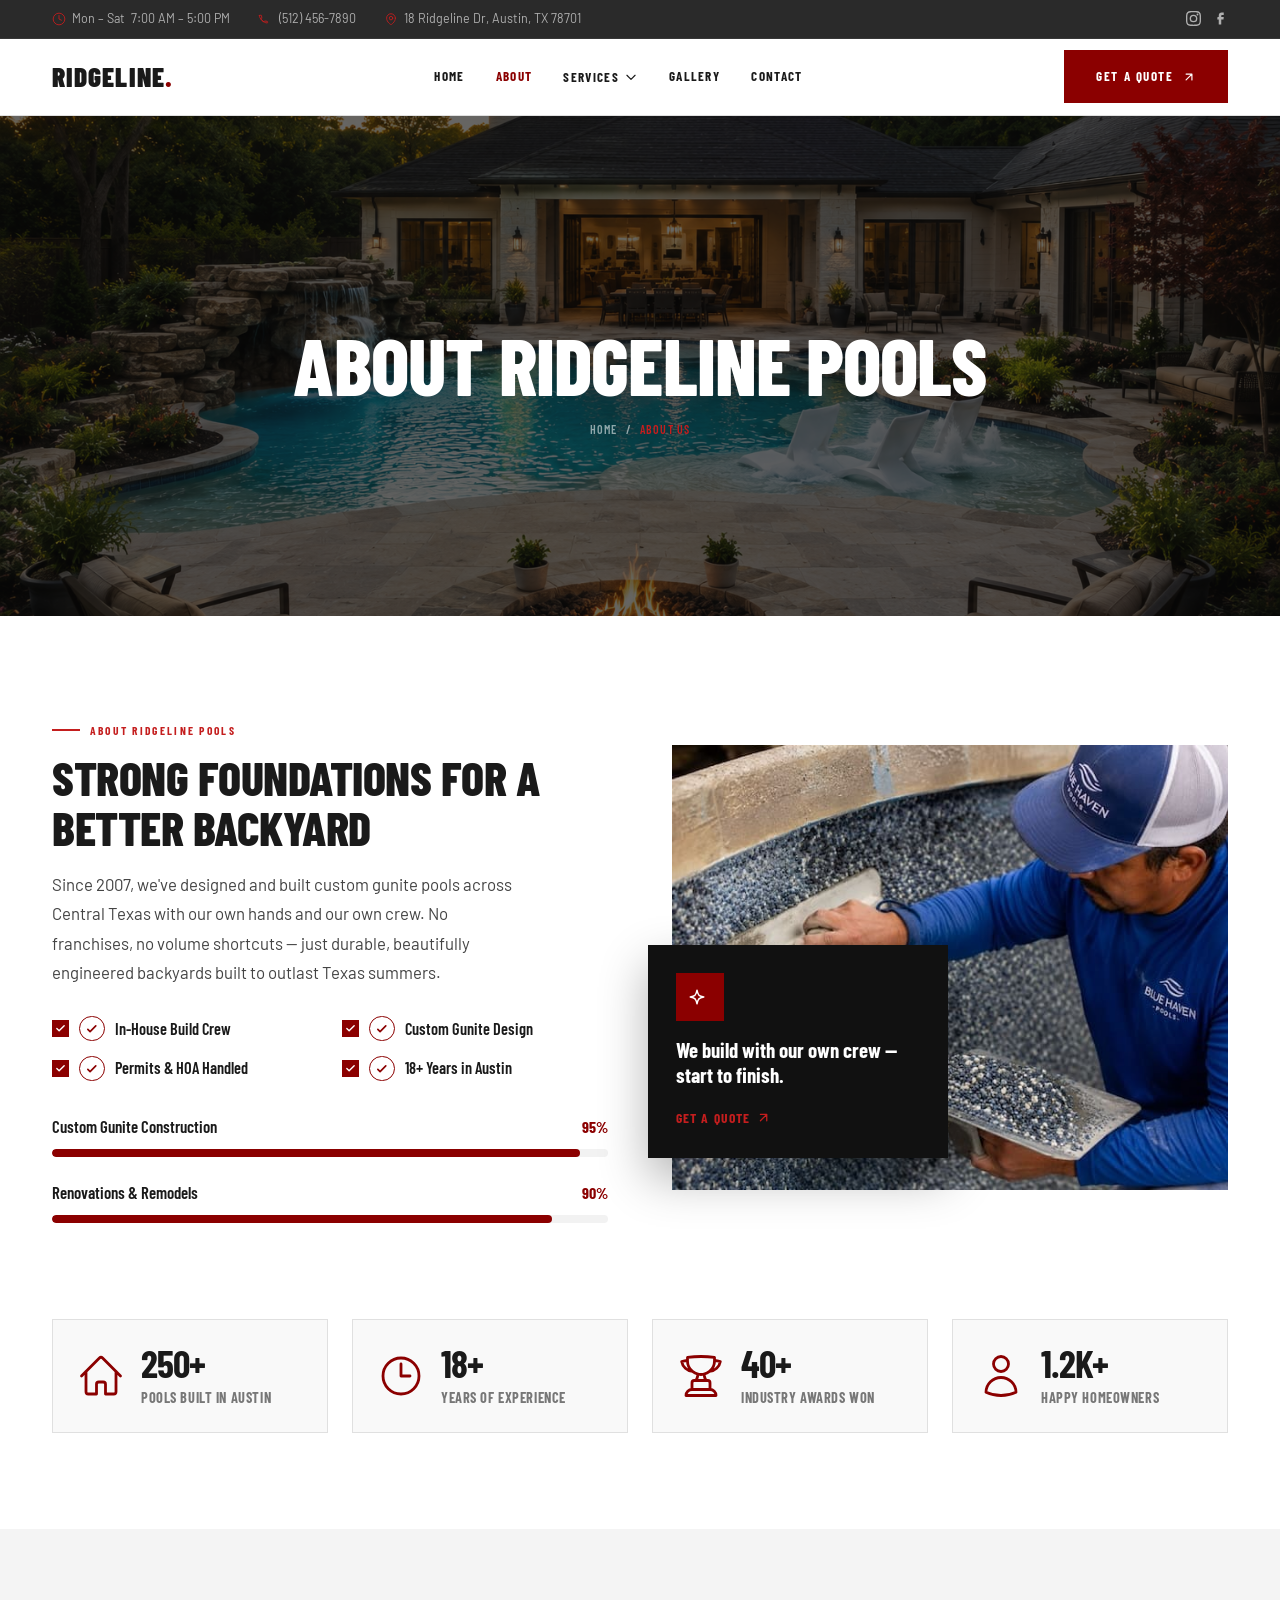
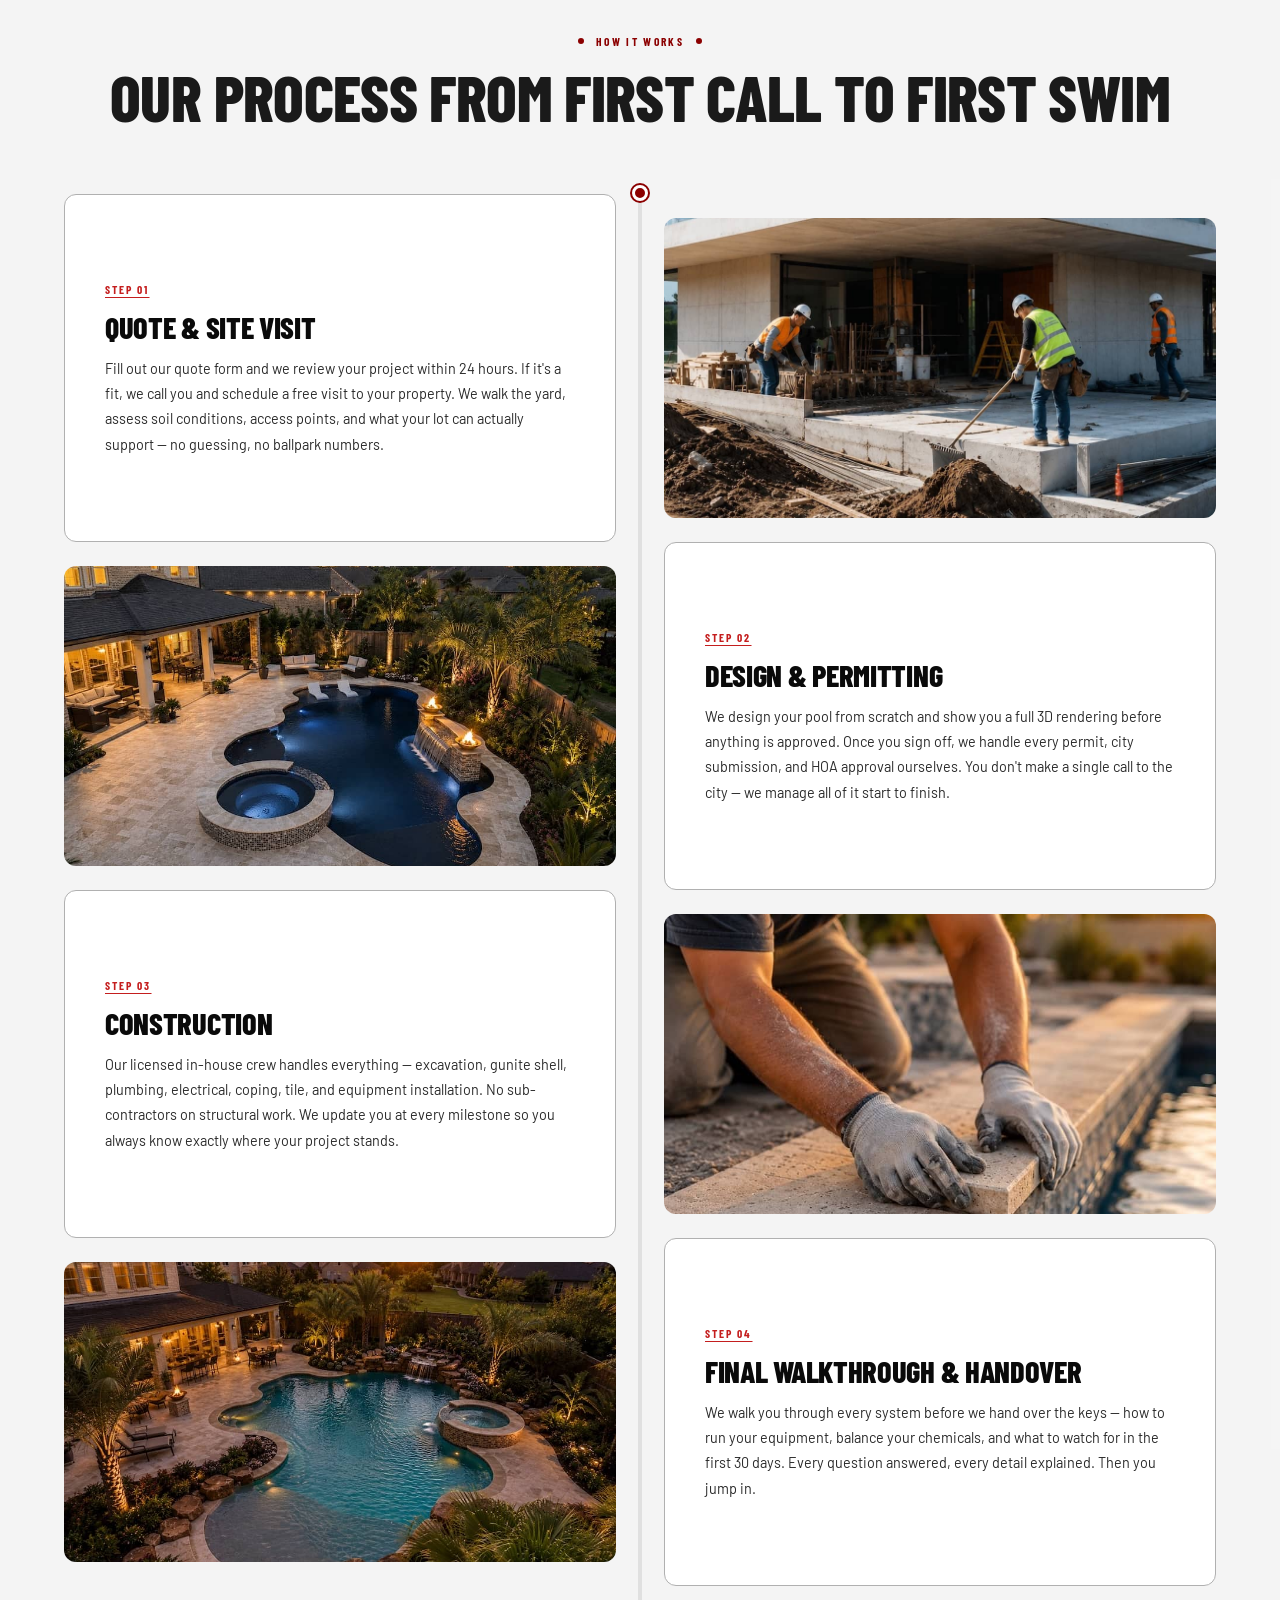
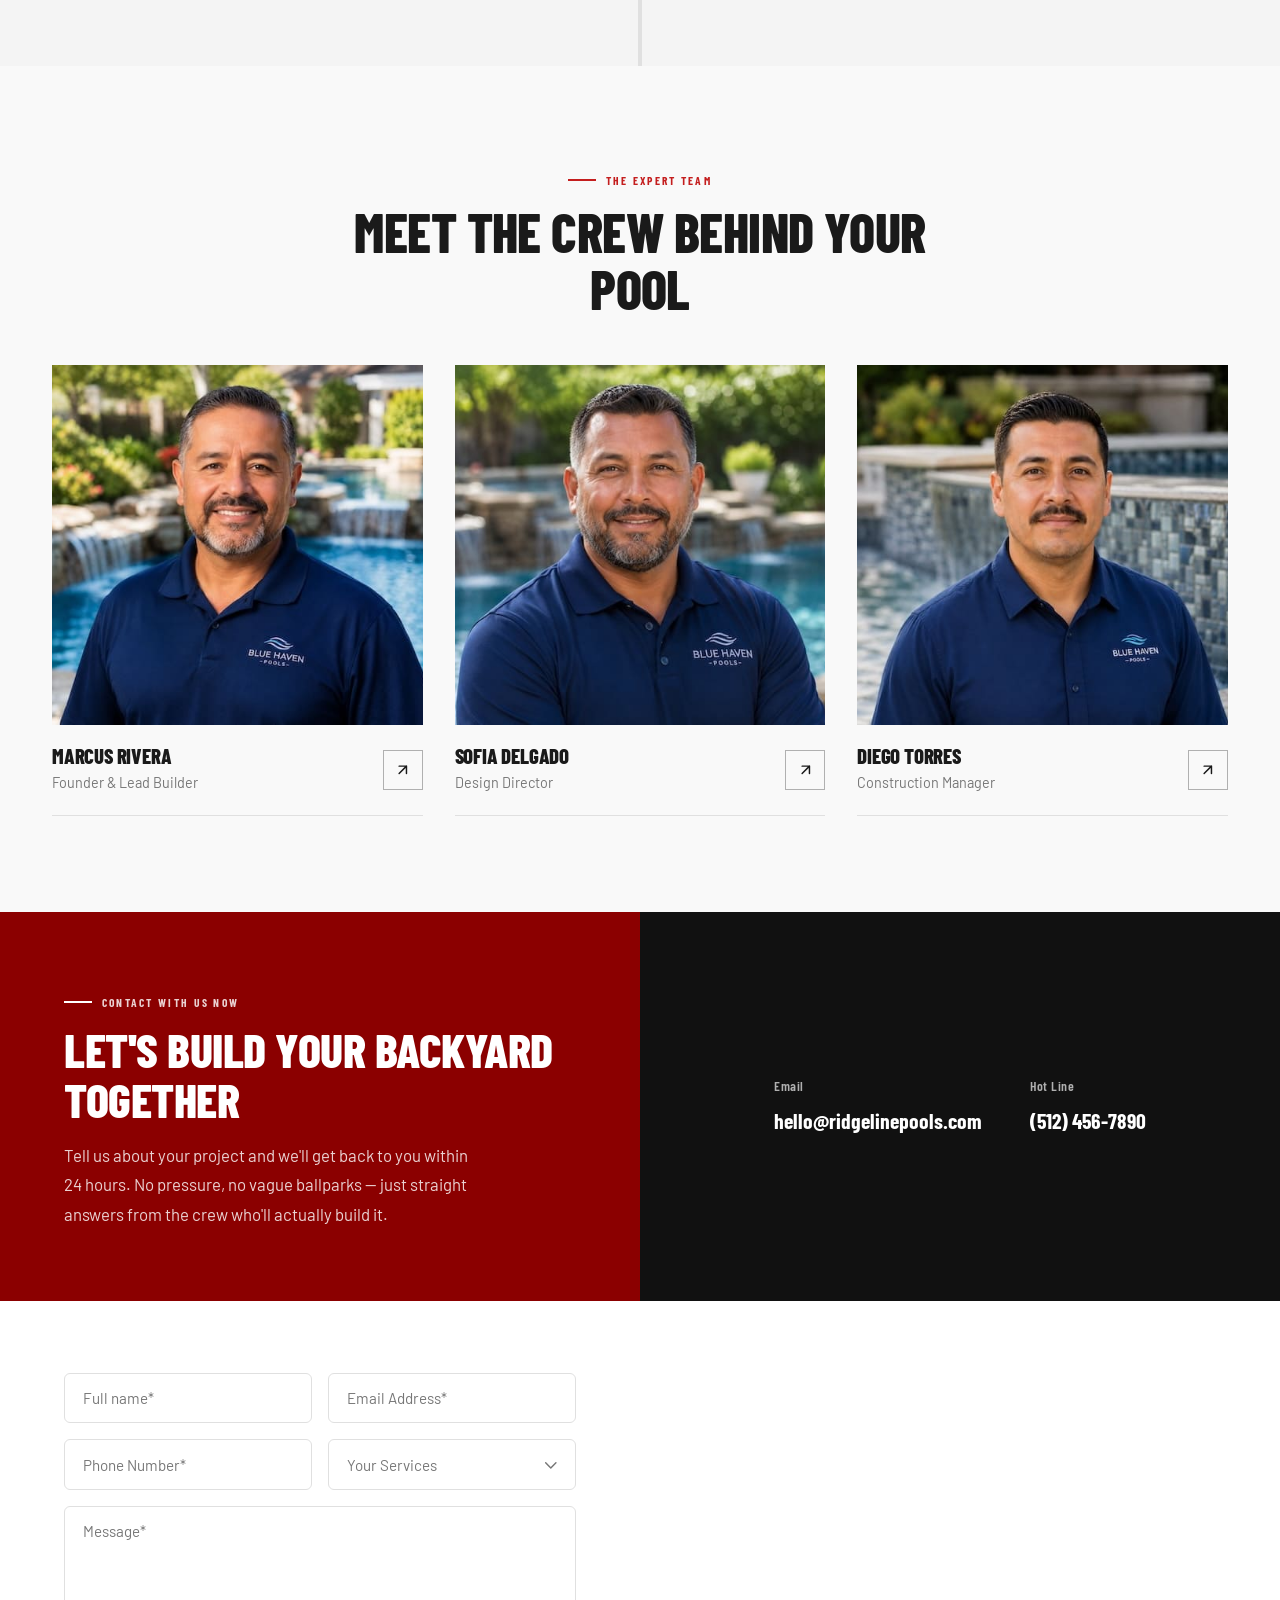
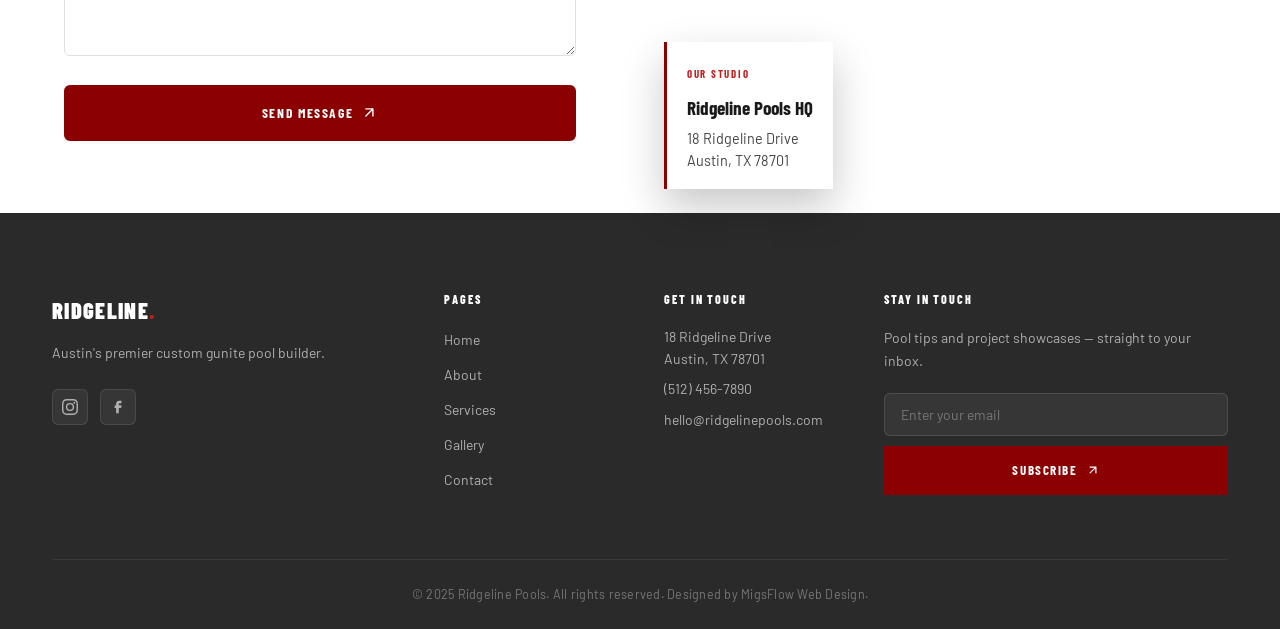
==== html/about.html @ 8cb763c6 "Initial commit" ====
<!DOCTYPE html>
<html lang="en">
<head>
  <meta charset="UTF-8">
  <meta name="viewport" content="width=device-width, initial-scale=1.0">
  <meta name="description" content="Meet Ridgeline Pools — Austin's custom gunite pool builder. 18+ years, an in-house crew, and 250+ backyards transformed across Central Texas.">
  <title>About Us | Ridgeline Pools — Austin, TX</title>

  <link rel="preconnect" href="https://fonts.googleapis.com">
  <link rel="preconnect" href="https://fonts.gstatic.com" crossorigin>

  <link rel="stylesheet" href="../global.css">
  <link rel="stylesheet" href="../nav-hero.css">
  <link rel="stylesheet" href="../css/about.css">
</head>
<body>

  <!-- TOPBAR -->
  <div id="topbar">
    <div class="container topbar-inner">
      <div class="topbar-info">
        <span class="topbar-item"><svg xmlns="http://www.w3.org/2000/svg" fill="none" viewBox="0 0 24 24" stroke="currentColor"><circle cx="12" cy="12" r="10" stroke-width="1.5"/><path stroke-linecap="round" stroke-linejoin="round" stroke-width="1.5" d="M12 6v6l4 2"/></svg>Mon – Sat &nbsp;7:00 AM – 5:00 PM</span>
        <span class="topbar-item"><svg xmlns="http://www.w3.org/2000/svg" fill="none" viewBox="0 0 24 24" stroke="currentColor"><path stroke-linecap="round" stroke-linejoin="round" stroke-width="1.5" d="M2.25 6.338c0-.414.336-.75.75-.75h2.25a.75.75 0 0 1 .743.647l.63 4.2a.75.75 0 0 1-.44.813l-1.27.508a11.25 11.25 0 0 0 5.38 5.38l.508-1.27a.75.75 0 0 1 .814-.44l4.2.63a.75.75 0 0 1 .647.743V18a.75.75 0 0 1-.75.75C9.716 18.75 2.25 11.284 2.25 6.338Z"/></svg><a href="tel:+15124567890">(512) 456-7890</a></span>
        <span class="topbar-item"><svg xmlns="http://www.w3.org/2000/svg" fill="none" viewBox="0 0 24 24" stroke="currentColor"><path stroke-linecap="round" stroke-linejoin="round" stroke-width="1.5" d="M15 10.5a3 3 0 1 1-6 0 3 3 0 0 1 6 0Z"/><path stroke-linecap="round" stroke-linejoin="round" stroke-width="1.5" d="M19.5 10.5c0 7.142-7.5 11.25-7.5 11.25S4.5 17.642 4.5 10.5a7.5 7.5 0 1 1 15 0Z"/></svg><a href="https://maps.google.com" target="_blank" rel="noopener">18 Ridgeline Dr, Austin, TX 78701</a></span>
      </div>
      <div class="topbar-social">
        <a href="#" aria-label="Instagram"><svg xmlns="http://www.w3.org/2000/svg" viewBox="0 0 24 24" fill="currentColor"><path d="M12 2.163c3.204 0 3.584.012 4.85.07 3.252.148 4.771 1.691 4.919 4.919.058 1.265.069 1.645.069 4.849 0 3.205-.012 3.584-.069 4.849-.149 3.225-1.664 4.771-4.919 4.919-1.266.058-1.644.07-4.85.07-3.204 0-3.584-.012-4.849-.07-3.26-.149-4.771-1.699-4.919-4.92-.058-1.265-.07-1.644-.07-4.849 0-3.204.013-3.583.07-4.849.149-3.227 1.664-4.771 4.919-4.919 1.266-.057 1.645-.069 4.849-.069zM12 0C8.741 0 8.333.014 7.053.072 2.695.272.273 2.69.073 7.052.014 8.333 0 8.741 0 12c0 3.259.014 3.668.072 4.948.2 4.358 2.618 6.78 6.98 6.98C8.333 23.986 8.741 24 12 24c3.259 0 3.668-.014 4.948-.072 4.354-.2 6.782-2.618 6.979-6.98.059-1.28.073-1.689.073-4.948 0-3.259-.014-3.667-.072-4.947-.196-4.354-2.617-6.78-6.979-6.98C15.668.014 15.259 0 12 0zm0 5.838a6.162 6.162 0 100 12.324 6.162 6.162 0 000-12.324zM12 16a4 4 0 110-8 4 4 0 010 8zm6.406-11.845a1.44 1.44 0 100 2.881 1.44 1.44 0 000-2.881z"/></svg></a>
        <a href="#" aria-label="Facebook"><svg xmlns="http://www.w3.org/2000/svg" viewBox="0 0 24 24" fill="currentColor"><path d="M9.198 21.5h4v-8.01h3.604l.396-3.98h-4V7.5a1 1 0 0 1 1-1h3v-4h-3a5 5 0 0 0-5 5v2.01h-2l-.396 3.98h2.396v8.01Z"/></svg></a>
      </div>
    </div>
  </div>

  <!-- NAVBAR -->
  <header id="navbar">
    <div class="container nav-inner">

      <!-- Logo -->
      <a href="../index.html" class="nav-logo" aria-label="Ridgeline Pools — Home">
        RIDGELINE<span>.</span>
      </a>

      <!-- Desktop nav links -->
      <nav aria-label="Main navigation">
        <ul class="nav-links">

          <li><a href="../index.html">Home</a></li>
          <li><a href="about.html" class="is-active">About</a></li>

          <!-- Services dropdown -->
          <li>
            <button class="nav-drop-toggle" aria-expanded="false" aria-haspopup="true">
              Services
              <svg class="nav-chevron" xmlns="http://www.w3.org/2000/svg" fill="none"
                   viewBox="0 0 24 24" stroke="currentColor" aria-hidden="true">
                <path stroke-linecap="round" stroke-linejoin="round"
                      stroke-width="2" d="M19 9l-7 7-7-7"/>
              </svg>
            </button>
            <ul class="nav-dropdown" role="menu">
              <li role="none"><a href="services/custom-builds.html" role="menuitem">Custom Pool Construction</a></li>
              <li role="none"><a href="services/renovations.html" role="menuitem">Remodeling &amp; Renovation</a></li>
              <li role="none"><a href="services/add-ons.html" role="menuitem">Luxury Features &amp; Add-Ons</a></li>
              <li role="none"><a href="services.html" role="menuitem">View All Services</a></li>
            </ul>
          </li>

          <li><a href="gallery.html">Gallery</a></li>
          <li><a href="#contact">Contact</a></li>

        </ul>
      </nav>

      <!-- Desktop CTA -->
      <div class="nav-cta">
        <a href="quote.html" class="btn-primary">
          Get a Quote
          <svg class="btn-icon" xmlns="http://www.w3.org/2000/svg" fill="none"
               viewBox="0 0 24 24" stroke="currentColor" aria-hidden="true">
            <path stroke-linecap="round" stroke-linejoin="round"
                  stroke-width="2" d="M7 17L17 7M17 7H7M17 7v10"/>
          </svg>
        </a>
      </div>

      <!-- Hamburger (mobile only) -->
      <button class="nav-hamburger" aria-expanded="false"
              aria-label="Open navigation menu" aria-controls="mobile-drawer">
        <span></span>
        <span></span>
        <span></span>
      </button>

      <!-- Mobile dropdown menu -->
      <nav class="nav-drawer" id="mobile-drawer" aria-label="Mobile navigation">
        <ul>
          <li><a href="../index.html">Home</a></li>
          <li><a href="about.html" class="is-active">About</a></li>

          <!-- Services accordion -->
          <li>
            <button class="nav-drop-toggle" aria-expanded="false">
              Services
              <svg class="nav-chevron" xmlns="http://www.w3.org/2000/svg" fill="none"
                   viewBox="0 0 24 24" stroke="currentColor" aria-hidden="true">
                <path stroke-linecap="round" stroke-linejoin="round"
                      stroke-width="2" d="M19 9l-7 7-7-7"/>
              </svg>
            </button>
            <ul class="nav-sub">
              <li><a href="services/custom-builds.html">Custom Pool Construction</a></li>
              <li><a href="services/renovations.html">Remodeling &amp; Renovation</a></li>
              <li><a href="services/add-ons.html">Luxury Features &amp; Add-Ons</a></li>
              <li><a href="services.html">View All Services</a></li>
            </ul>
          </li>

          <li><a href="gallery.html">Gallery</a></li>
          <li><a href="#contact">Contact</a></li>
        </ul>

        <div class="nav-drawer-cta">
          <a href="quote.html" class="btn-primary">
            Get a Quote
            <svg class="btn-icon" xmlns="http://www.w3.org/2000/svg" fill="none"
                 viewBox="0 0 24 24" stroke="currentColor" aria-hidden="true">
              <path stroke-linecap="round" stroke-linejoin="round"
                    stroke-width="2" d="M7 17L17 7M17 7H7M17 7v10"/>
            </svg>
          </a>
        </div>

      </nav>

    </div>
  </header>
  <div class="nav-overlay" aria-hidden="true"></div>

  <main>

    <!-- PAGE HERO -->
    <section class="page-hero">
      <div class="page-hero-bg" aria-hidden="true">
        <picture>
          <source media="(max-width:767px)" srcset="../images/custom-builds/calc-12.png" type="image/jpeg">
          <source media="(min-width:768px)" srcset="../images/custom-builds/calc-12.png" type="image/jpeg">
          <img src="../images/custom-builds/calc-12" alt="" width="1920" height="700" loading="eager" decoding="async">
        </picture>
      </div>
      <div class="page-hero-overlay" aria-hidden="true"></div>
      <div class="container page-hero-content">
        <h1>About Ridgeline Pools</h1>
        <div class="page-hero-breadcrumb">
          <a href="../index.html">Home</a>
          <span>/</span>
          <span class="current">About Us</span>
        </div>
      </div>
    </section>

    <!-- ═══════════════════════════════════════
         ABOUT INTRO — text + skills | image card → stats
    ══════════════════════════════════════════ -->
    <section id="about-intro" class="section-padding">
      <div class="container">

        <div class="about-intro-grid">

          <!-- Left: copy -->
          <div class="about-intro-text reveal fade-right">
            <p class="eyebrow">About Ridgeline Pools</p>
            <h2>Strong Foundations For a Better Backyard</h2>
            <p class="about-intro-lead">Since 2007, we've designed and built custom gunite pools across Central Texas with our own hands and our own crew. No franchises, no volume shortcuts — just durable, beautifully engineered backyards built to outlast Texas summers.</p>

            <ul class="about-checklist">
              <li>
                <span class="about-check-icon"><svg xmlns="http://www.w3.org/2000/svg" fill="none" viewBox="0 0 24 24" stroke="currentColor"><path stroke-linecap="round" stroke-linejoin="round" stroke-width="3" d="M5 13l4 4L19 7"/></svg></span>
                In-House Build Crew
              </li>
              <li>
                <span class="about-check-icon"><svg xmlns="http://www.w3.org/2000/svg" fill="none" viewBox="0 0 24 24" stroke="currentColor"><path stroke-linecap="round" stroke-linejoin="round" stroke-width="3" d="M5 13l4 4L19 7"/></svg></span>
                Custom Gunite Design
              </li>
              <li>
                <span class="about-check-icon"><svg xmlns="http://www.w3.org/2000/svg" fill="none" viewBox="0 0 24 24" stroke="currentColor"><path stroke-linecap="round" stroke-linejoin="round" stroke-width="3" d="M5 13l4 4L19 7"/></svg></span>
                Permits &amp; HOA Handled
              </li>
              <li>
                <span class="about-check-icon"><svg xmlns="http://www.w3.org/2000/svg" fill="none" viewBox="0 0 24 24" stroke="currentColor"><path stroke-linecap="round" stroke-linejoin="round" stroke-width="3" d="M5 13l4 4L19 7"/></svg></span>
                18+ Years in Austin
              </li>
            </ul>

            <div class="about-skills">
              <div class="about-skill">
                <div class="about-skill-top"><span>Custom Gunite Construction</span><span>95%</span></div>
                <div class="about-skill-track"><div class="about-skill-fill" style="--pct:95%"></div></div>
              </div>
              <div class="about-skill">
                <div class="about-skill-top"><span>Renovations &amp; Remodels</span><span>90%</span></div>
                <div class="about-skill-track"><div class="about-skill-fill" style="--pct:90%"></div></div>
              </div>
            </div>
          </div>

          <!-- Right: image + floating card -->
          <div class="about-intro-media reveal fade-left">
            <picture>
              <source media="(max-width:767px)" srcset="../images/about/jpg/about-1-m.jpeg" type="image/jpeg">
              <source media="(min-width:768px)" srcset="../images/about/jpg/about-1-d.jpeg" type="image/jpeg">
              <img class="about-intro-img" src="../images/about/jpg/about-1-d.jpeg" alt="Ridgeline Pools crew on a Central Texas job site" width="600" height="540" loading="lazy" decoding="async">
            </picture>

            <div class="about-intro-card">
              <span class="about-intro-card-icon" aria-hidden="true">
                <svg xmlns="http://www.w3.org/2000/svg" fill="none" viewBox="0 0 24 24" stroke="currentColor"><path stroke-linecap="round" stroke-linejoin="round" stroke-width="1.5" d="M9.813 15.904L9 18.75l-.813-2.846a4.5 4.5 0 00-3.09-3.09L2.25 12l2.846-.813a4.5 4.5 0 003.09-3.09L9 5.25l.813 2.846a4.5 4.5 0 003.09 3.09L15.75 12l-2.846.813a4.5 4.5 0 00-3.09 3.09z"/></svg>
              </span>
              <p class="about-intro-card-title">We build with our own crew — start to finish.</p>
              <a href="quote.html" class="about-intro-card-link">
                Get a Quote
                <svg xmlns="http://www.w3.org/2000/svg" fill="none" viewBox="0 0 24 24" stroke="currentColor" aria-hidden="true"><path stroke-linecap="round" stroke-linejoin="round" stroke-width="2" d="M7 17L17 7M17 7H7M17 7v10"/></svg>
              </a>
            </div>
          </div>

        </div>
        <!-- /about-intro-grid -->

        <!-- Stats -->
        <div class="about-stats-grid">
          <div class="about-stat-card reveal fade-up delay-1">
            <span class="about-stat-icon" aria-hidden="true">
              <svg xmlns="http://www.w3.org/2000/svg" fill="none" viewBox="0 0 24 24" stroke="currentColor"><path stroke-linecap="round" stroke-linejoin="round" stroke-width="1.4" d="M2.25 12l8.954-8.955a1.126 1.126 0 011.591 0L21.75 12M4.5 9.75v10.125c0 .621.504 1.125 1.125 1.125H9.75v-4.875c0-.621.504-1.125 1.125-1.125h2.25c.621 0 1.125.504 1.125 1.125V21h4.125c.621 0 1.125-.504 1.125-1.125V9.75"/></svg>
            </span>
            <div>
              <span class="about-stat-num">250+</span>
              <span class="about-stat-label">Pools Built in Austin</span>
            </div>
          </div>

          <div class="about-stat-card reveal fade-up delay-2">
            <span class="about-stat-icon" aria-hidden="true">
              <svg xmlns="http://www.w3.org/2000/svg" fill="none" viewBox="0 0 24 24" stroke="currentColor"><path stroke-linecap="round" stroke-linejoin="round" stroke-width="1.4" d="M12 6v6h4.5m4.5 0a9 9 0 11-18 0 9 9 0 0118 0z"/></svg>
            </span>
            <div>
              <span class="about-stat-num">18+</span>
              <span class="about-stat-label">Years of Experience</span>
            </div>
          </div>

          <div class="about-stat-card reveal fade-up delay-3">
            <span class="about-stat-icon" aria-hidden="true">
              <svg xmlns="http://www.w3.org/2000/svg" fill="none" viewBox="0 0 24 24" stroke="currentColor"><path stroke-linecap="round" stroke-linejoin="round" stroke-width="1.4" d="M16.5 18.75h-9m9 0a3 3 0 013 3h-15a3 3 0 013-3m9 0v-3.375c0-.621-.503-1.125-1.125-1.125h-.871M7.5 18.75v-3.375c0-.621.504-1.125 1.125-1.125h.872m5.007 0H9.497m5.007 0a7.454 7.454 0 01-.982-3.172M9.497 14.25a7.454 7.454 0 00.981-3.172M5.25 4.236c-.982.143-1.954.317-2.916.52A6.003 6.003 0 007.73 9.728M5.25 4.236V4.5c0 2.108.966 3.99 2.48 5.228M5.25 4.236V2.721C7.456 2.41 9.71 2.25 12 2.25c2.291 0 4.545.16 6.75.47v1.516M7.73 9.728a6.726 6.726 0 002.748 1.35m8.272-6.842V4.5c0 2.108-.966 3.99-2.48 5.228m2.48-5.492a46.32 46.32 0 012.916.52 6.003 6.003 0 01-5.395 4.972m0 0a6.726 6.726 0 01-2.749 1.35m0 0a6.772 6.772 0 01-3.044 0"/></svg>
            </span>
            <div>
              <span class="about-stat-num">40+</span>
              <span class="about-stat-label">Industry Awards Won</span>
            </div>
          </div>

          <div class="about-stat-card reveal fade-up delay-4">
            <span class="about-stat-icon" aria-hidden="true">
              <svg xmlns="http://www.w3.org/2000/svg" fill="none" viewBox="0 0 24 24" stroke="currentColor"><path stroke-linecap="round" stroke-linejoin="round" stroke-width="1.4" d="M15.75 6a3.75 3.75 0 11-7.5 0 3.75 3.75 0 017.5 0zM4.501 20.118a7.5 7.5 0 0114.998 0A17.933 17.933 0 0112 21.75c-2.676 0-5.216-.584-7.499-1.632z"/></svg>
            </span>
            <div>
              <span class="about-stat-num">1.2K+</span>
              <span class="about-stat-label">Happy Homeowners</span>
            </div>
          </div>
        </div>

      </div>
    </section>

    <!-- ═══════════════════════════════════════
         PROCESS — first call to first swim
    ══════════════════════════════════════════ -->
    <section id="process">

      <!-- Header -->
      <div class="container">
        <div class="process-header reveal fade-up">
          <p class="eyebrow">How It Works</p>
          <h2>Our Process From First Call to First Swim</h2>
        </div>
      </div>

      <!-- Timeline body -->
      <div class="process-body" id="processBody">

        <!-- Desktop center line -->
        <div class="process-line" aria-hidden="true">
          <div class="process-line-fill" id="processLineFill"></div>
        </div>

        <!-- Mobile left line -->
        <div class="process-line-mobile" aria-hidden="true">
          <div class="process-line-mobile-fill" id="processLineMobileFill"></div>
        </div>

        <!-- ── STEP 01 ── -->
        <div class="process-row reveal fade-up">
          <div class="process-row-dot" aria-hidden="true"></div>

          <!-- Card -->
          <div class="process-card">
            <span class="process-step-label">Step 01</span>
            <h3>Quote &amp; Site Visit</h3>
            <p>Fill out our quote form and we review your project within 24 hours. If it's a fit, we call you and schedule a free visit to your property. We walk the yard, assess soil conditions, access points, and what your lot can actually support — no guessing, no ballpark numbers.</p>
          </div>

          <!-- Image -->
          <div class="process-img-wrap">
            <picture>
              <img src="../images/home/jpg/about-video-d.jpeg"
                   alt="Ridgeline Pools team visiting a homeowner's property"
                   width="620" height="320"
                   loading="lazy" decoding="async">
            </picture>
          </div>
        </div>

        <!-- ── STEP 02 ── -->
        <div class="process-row reveal fade-up">
          <div class="process-row-dot" aria-hidden="true"></div>

          <!-- Image -->
          <div class="process-img-wrap">
            <picture>
              <img src="../images/home/jpg/home-projects-1-d.jpeg"
                   alt="3D pool design and engineering review"
                   width="620" height="320"
                   loading="lazy" decoding="async">
            </picture>
          </div>

          <!-- Card -->
          <div class="process-card">
            <span class="process-step-label">Step 02</span>
            <h3>Design &amp; Permitting</h3>
            <p>We design your pool from scratch and show you a full 3D rendering before anything is approved. Once you sign off, we handle every permit, city submission, and HOA approval ourselves. You don't make a single call to the city — we manage all of it start to finish.</p>
          </div>
        </div>

        <!-- ── STEP 03 ── -->
        <div class="process-row reveal fade-up">
          <div class="process-row-dot" aria-hidden="true"></div>

          <!-- Card -->
          <div class="process-card">
            <span class="process-step-label">Step 03</span>
            <h3>Construction</h3>
            <p>Our licensed in-house crew handles everything — excavation, gunite shell, plumbing, electrical, coping, tile, and equipment installation. No sub-contractors on structural work. We update you at every milestone so you always know exactly where your project stands.</p>
          </div>

          <!-- Image -->
          <div class="process-img-wrap">
            <picture>
              <img src="../images/home/jpg/final-cta-d.jpeg"
                   alt="Ridgeline Pools crew during pool construction"
                   width="620" height="320"
                   loading="lazy" decoding="async">
            </picture>
          </div>
        </div>

        <!-- ── STEP 04 ── -->
        <div class="process-row reveal fade-up">
          <div class="process-row-dot" aria-hidden="true"></div>

          <!-- Image -->
          <div class="process-img-wrap">
            <picture>
              <img src="../images/home/jpg/home-projects-3-d.jpeg"
                   alt="Final pool walkthrough with homeowner"
                   width="620" height="320"
                   loading="lazy" decoding="async">
            </picture>
          </div>

          <!-- Card -->
          <div class="process-card">
            <span class="process-step-label">Step 04</span>
            <h3>Final Walkthrough &amp; Handover</h3>
            <p>We walk you through every system before we hand over the keys — how to run your equipment, balance your chemicals, and what to watch for in the first 30 days. Every question answered, every detail explained. Then you jump in.</p>
          </div>
        </div>

      </div>
      <!-- /process-body -->

    </section>
    <!-- /PROCESS -->

    <!-- ═══════════════════════════════════════
         TEAM — meet the crew
    ══════════════════════════════════════════ -->
    <section id="about-team" class="section-padding">
      <div class="container">

        <div class="about-team-header reveal fade-up">
          <p class="eyebrow">The Expert Team</p>
          <h2>Meet The Crew Behind Your Pool</h2>
        </div>

        <div class="about-team-grid">

          <article class="about-team-card reveal fade-up delay-1">
            <div class="about-team-img">
              <picture>
                <source media="(max-width:767px)" srcset="../images/about/jpg/owner-1-m.jpeg" type="image/jpeg">
                <source media="(min-width:768px)" srcset="../images/about/jpg/owner-1-d.jpeg" type="image/jpeg">
                <img src="../images/about/jpg/owner-1-d.jpeg" alt="Marcus Rivera, Founder &amp; Lead Builder" width="400" height="360" loading="lazy" decoding="async">
              </picture>
            </div>
            <div class="about-team-info">
              <div>
                <h3>Marcus Rivera</h3>
                <p class="about-team-role">Founder &amp; Lead Builder</p>
              </div>
              <a href="#contact" class="about-team-link" aria-label="Contact Marcus Rivera">
                <svg xmlns="http://www.w3.org/2000/svg" fill="none" viewBox="0 0 24 24" stroke="currentColor"><path stroke-linecap="round" stroke-linejoin="round" stroke-width="2" d="M7 17L17 7M17 7H7M17 7v10"/></svg>
              </a>
            </div>
          </article>

          <article class="about-team-card reveal fade-up delay-2">
            <div class="about-team-img">
              <picture>
                <source media="(max-width:767px)" srcset="../images/about/jpg/owner-2-m.jpeg" type="image/jpeg">
                <source media="(min-width:768px)" srcset="../images/about/jpg/owner-2-d.jpeg" type="image/jpeg">
                <img src="../images/about/jpg/owner-2-d.jpeg" alt="Sofia Delgado, Design Director" width="400" height="360" loading="lazy" decoding="async">
              </picture>
            </div>
            <div class="about-team-info">
              <div>
                <h3>Sofia Delgado</h3>
                <p class="about-team-role">Design Director</p>
              </div>
              <a href="#contact" class="about-team-link" aria-label="Contact Sofia Delgado">
                <svg xmlns="http://www.w3.org/2000/svg" fill="none" viewBox="0 0 24 24" stroke="currentColor"><path stroke-linecap="round" stroke-linejoin="round" stroke-width="2" d="M7 17L17 7M17 7H7M17 7v10"/></svg>
              </a>
            </div>
          </article>

          <article class="about-team-card reveal fade-up delay-3">
            <div class="about-team-img">
              <picture>
                <source media="(max-width:767px)" srcset="../images/about/jpg/owner-3-m.jpeg" type="image/jpeg">
                <source media="(min-width:768px)" srcset="../images/about/jpg/owner-3-d.jpeg" type="image/jpeg">
                <img src="../images/about/jpg/owner-3-d.jpeg" alt="Diego Torres, Construction Manager" width="400" height="360" loading="lazy" decoding="async">
              </picture>
            </div>
            <div class="about-team-info">
              <div>
                <h3>Diego Torres</h3>
                <p class="about-team-role">Construction Manager</p>
              </div>
              <a href="#contact" class="about-team-link" aria-label="Contact Diego Torres">
                <svg xmlns="http://www.w3.org/2000/svg" fill="none" viewBox="0 0 24 24" stroke="currentColor"><path stroke-linecap="round" stroke-linejoin="round" stroke-width="2" d="M7 17L17 7M17 7H7M17 7v10"/></svg>
              </a>
            </div>
          </article>

        </div>
      </div>
    </section>

    <!-- ═══════════════════════════════════════
         CONTACT
    ══════════════════════════════════════════ -->
    <section id="contact">

      <!-- Top band: maroon intro | dark contact details -->
      <div class="contact-top">
        <div class="contact-top-left reveal fade-up">
          <p class="eyebrow eyebrow-light">Contact With Us Now</p>
          <h2>Let's Build Your Backyard Together</h2>
          <p>Tell us about your project and we'll get back to you within 24 hours. No pressure, no vague ballparks — just straight answers from the crew who'll actually build it.</p>
        </div>

        <div class="contact-top-right reveal fade-up">
          <div class="contact-detail">
            <span class="contact-detail-label">Email</span>
            <a href="mailto:hello@ridgelinepools.com">hello@ridgelinepools.com</a>
          </div>
          <div class="contact-detail">
            <span class="contact-detail-label">Hot Line</span>
            <a href="tel:+15124567890">(512) 456-7890</a>
          </div>
        </div>
      </div>

      <!-- Body: form | map -->
      <div class="contact-body">

        <!-- Left: form -->
        <div class="contact-form-col reveal fade-right">
          <form class="contact-form" action="#" method="POST">
            <div class="contact-form-row">
              <div class="contact-field">
                <label for="contact-name" class="sr-only">Full name</label>
                <input type="text" id="contact-name" name="name" placeholder="Full name*" autocomplete="name" required>
              </div>
              <div class="contact-field">
                <label for="contact-email" class="sr-only">Email Address</label>
                <input type="email" id="contact-email" name="email" placeholder="Email Address*" autocomplete="email" required>
              </div>
            </div>

            <div class="contact-form-row">
              <div class="contact-field">
                <label for="contact-phone" class="sr-only">Phone Number</label>
                <input type="tel" id="contact-phone" name="phone" placeholder="Phone Number*" autocomplete="tel" required>
              </div>
              <div class="contact-field">
                <label for="contact-service" class="sr-only">Your Services</label>
                <select id="contact-service" name="service" required>
                  <option value="" disabled selected>Your Services</option>
                  <option value="custom">Custom Pool Construction</option>
                  <option value="renovation">Remodeling &amp; Renovation</option>
                  <option value="add-ons">Luxury Features &amp; Add-Ons</option>
                  <option value="maintenance">Maintenance &amp; Upkeep</option>
                  <option value="other">Something Else</option>
                </select>
                <svg class="contact-select-icon" xmlns="http://www.w3.org/2000/svg" fill="none" viewBox="0 0 24 24" stroke="currentColor" aria-hidden="true">
                  <path stroke-linecap="round" stroke-linejoin="round" stroke-width="2" d="M19 9l-7 7-7-7"/>
                </svg>
              </div>
            </div>

            <div class="contact-field">
              <label for="contact-message" class="sr-only">Message</label>
              <textarea id="contact-message" name="message" rows="6" placeholder="Message*" required></textarea>
            </div>

            <button type="submit" class="contact-submit">
              Send Message
              <svg class="btn-icon" xmlns="http://www.w3.org/2000/svg" fill="none" viewBox="0 0 24 24" stroke="currentColor" aria-hidden="true">
                <path stroke-linecap="round" stroke-linejoin="round" stroke-width="2" d="M7 17L17 7M17 7H7M17 7v10"/>
              </svg>
            </button>
          </form>
        </div>

        <!-- Right: map + floating address card -->
        <div class="contact-map-col reveal fade-left">
          <iframe
            class="contact-map"
            title="Ridgeline Pools service area — Austin, Texas"
            src="https://www.google.com/maps?q=Austin,+Texas&z=11&output=embed"
            loading="lazy"
            referrerpolicy="no-referrer-when-downgrade"></iframe>

          <div class="contact-map-card">
            <span class="contact-map-card-eyebrow">Our Studio</span>
            <p class="contact-map-card-title">Ridgeline Pools HQ</p>
            <p class="contact-map-card-addr">18 Ridgeline Drive<br>Austin, TX 78701</p>
          </div>
        </div>

      </div>
      <!-- /contact-body -->
    </section>
    <!-- /CONTACT -->

  </main>

  <!-- FOOTER -->
  <footer id="footer">
    <div class="container">
      <div class="footer-grid">
        <div class="footer-col footer-brand"><span class="footer-logo-text">RIDGELINE<span>.</span></span><p>Austin's premier custom gunite pool builder.</p><div class="footer-social"><a href="#" aria-label="Instagram"><svg xmlns="http://www.w3.org/2000/svg" viewBox="0 0 24 24" fill="currentColor"><path d="M12 2.163c3.204 0 3.584.012 4.85.07 3.252.148 4.771 1.691 4.919 4.919.058 1.265.069 1.645.069 4.849 0 3.205-.012 3.584-.069 4.849-.149 3.225-1.664 4.771-4.919 4.919-1.266.058-1.644.07-4.85.07-3.204 0-3.584-.012-4.849-.07-3.26-.149-4.771-1.699-4.919-4.92-.058-1.265-.07-1.644-.07-4.849 0-3.204.013-3.583.07-4.849.149-3.227 1.664-4.771 4.919-4.919 1.266-.057 1.645-.069 4.849-.069zM12 0C8.741 0 8.333.014 7.053.072 2.695.272.273 2.69.073 7.052.014 8.333 0 8.741 0 12c0 3.259.014 3.668.072 4.948.2 4.358 2.618 6.78 6.98 6.98C8.333 23.986 8.741 24 12 24c3.259 0 3.668-.014 4.948-.072 4.354-.2 6.782-2.618 6.979-6.98.059-1.28.073-1.689.073-4.948 0-3.259-.014-3.667-.072-4.947-.196-4.354-2.617-6.78-6.979-6.98C15.668.014 15.259 0 12 0zm0 5.838a6.162 6.162 0 100 12.324 6.162 6.162 0 000-12.324zM12 16a4 4 0 110-8 4 4 0 010 8zm6.406-11.845a1.44 1.44 0 100 2.881 1.44 1.44 0 000-2.881z"/></svg></a><a href="#" aria-label="Facebook"><svg xmlns="http://www.w3.org/2000/svg" viewBox="0 0 24 24" fill="currentColor"><path d="M9.198 21.5h4v-8.01h3.604l.396-3.98h-4V7.5a1 1 0 0 1 1-1h3v-4h-3a5 5 0 0 0-5 5v2.01h-2l-.396 3.98h2.396v8.01Z"/></svg></a></div></div>
        <div class="footer-col footer-nav"><h4>Pages</h4><ul><li><a href="../index.html">Home</a></li><li><a href="about.html">About</a></li><li><a href="../index.html#services">Services</a></li><li><a href="gallery.html">Gallery</a></li><li><a href="#contact">Contact</a></li></ul></div>
        <div class="footer-col footer-contact"><h4>Get In Touch</h4><address><p>18 Ridgeline Drive<br>Austin, TX 78701</p><a href="tel:+15124567890">(512) 456-7890</a><a href="mailto:hello@ridgelinepools.com">hello@ridgelinepools.com</a></address></div>
        <div class="footer-col footer-newsletter"><h4>Stay In Touch</h4><p>Pool tips and project showcases — straight to your inbox.</p><form class="footer-form" action="#" method="POST"><label for="footer-email-a" class="sr-only">Email</label><input type="email" id="footer-email-a" name="email" placeholder="Enter your email" autocomplete="email" required><button type="submit" class="btn-primary">Subscribe <svg class="btn-icon" xmlns="http://www.w3.org/2000/svg" fill="none" viewBox="0 0 24 24" stroke="currentColor"><path stroke-linecap="round" stroke-linejoin="round" stroke-width="2" d="M7 17L17 7M17 7H7M17 7v10"/></svg></button></form></div>
      </div>
      <div class="footer-bottom"><p>&copy; 2025 Ridgeline Pools. All rights reserved. Designed by MigsFlow Web Design.</p></div>
    </div>
  </footer>

  <button id="scrollTop" class="scroll-top-btn" aria-label="Scroll to top"><svg xmlns="http://www.w3.org/2000/svg" fill="none" viewBox="0 0 24 24" stroke="currentColor"><path stroke-linecap="round" stroke-linejoin="round" stroke-width="2" d="M5 15l7-7 7 7"/></svg></button>

  <script defer src="../main.js"></script>
</body>
</html>
---- global.css ----
/* ============================================================
   RIDGELINE POOLS v2 — global.css
   White-base design: white backgrounds, dark text, maroon accents
   Mobile-first: base styles = mobile, min-width queries = larger
   ============================================================ */

@import url('https://fonts.googleapis.com/css2?family=Barlow+Condensed:ital,wght@0,300;0,400;0,600;0,700;0,800;0,900;1,400&family=Lora:ital,wght@0,400;0,500;1,400&family=Barlow:wght@300;400;500;600&display=swap');

:root {

  /* ── Brand Colors ── */
  --maroon:       #8B0000;
  --maroon-dk:    #6B0000;
  --maroon-lt:    #C41E1E;
  --black:        #0A0A0A;
  --white:        #FFFFFF;

  /* ── Greys ── */
  --grey-50:      #F9F9F9;
  --grey-100:     #F2F2F2;
  --grey-200:     #E0E0E0;
  --grey-300:     #B0B0B0;
  --grey-400:     #777777;
  --grey-500:     #444444;
  --grey-600:     #2A2A2A;

  /* ── Text ── */
  --text-primary:   #1A1A1A;   /* headings */
  --text-body:      #444444;   /* body copy */
  --text-muted:     #777777;   /* labels, captions */
  --text-white:     #FFFFFF;
  --text-maroon:    #8B0000;

  /* ── Backgrounds ── */
  --bg-white:     #FFFFFF;
  --bg-light:     #F9F9F9;
  --bg-dark:      #111111;
  --bg-maroon:    #8B0000;

  /* ── Typography ── */
  --font-display: 'Barlow Condensed', sans-serif;
  --font-body:    'Barlow', sans-serif;
  --font-serif:   'Lora', serif;

  /* ── Spacing ── */
  --space-xs:   0.25rem;
  --space-sm:   0.5rem;
  --space-md:   1rem;
  --space-lg:   2rem;
  --space-xl:   4rem;
  --space-2xl:  6rem;

  /* ── Transitions ── */
  --transition:       0.25s ease;
  --transition-slow:  0.45s ease;
}

/* ── Reset ── */
*, *::before, *::after {
  box-sizing: border-box;
  margin: 0;
  padding: 0;
}

html {
  scroll-behavior: smooth;
  font-size: 16px;
  /* Clip incidental horizontal overflow (full-bleed sections, carousels,
     absolutely-positioned cards, etc.). This MUST live on <html>, not <body>:
       • On <html> it applies to the viewport's scroller, so the sticky
         navbar keeps sticking to the top — sticky stays intact.
       • On <body> it would make <body> its own (non-scrolling) container and
         break the sticky navbar.
     We use `clip` (widely supported): it stops horizontal scroll WITHOUT
     creating a scroll container, so `position: sticky` keeps working. */
  overflow-x: clip;
}

/* White base — opposite of v1 */
body {
  background-color: var(--bg-white);
  color: var(--text-body);
  font-family: var(--font-body);
  font-weight: 400;
  line-height: 1.6;
  -webkit-font-smoothing: antialiased;
  /* `clip` clips horizontal overflow WITHOUT making <body> a scroll container,
     so the sticky navbar keeps working (unlike `hidden`, which would break it).
     Belt-and-suspenders alongside the same rule on <html> above. */
  overflow-x: clip;
}

img, picture { display: block; max-width: 100%; }
a { color: inherit; text-decoration: none; }
ul { list-style: none; }
button { cursor: pointer; border: none; background: none; font-family: inherit; }

/* ── Layout ── */
.container {
  max-width: 1240px;
  margin: 0 auto;
  width: 100%;
  padding: 0 1.25rem;
}

@media (min-width: 768px) { .container { padding: 0 2rem; } }

.section-padding { padding: 4.5rem 0; }

@media (min-width: 768px)  { .section-padding { padding: 6rem 0; } }


/* ── Typography ── */
h1, h2, h3, h4, h5, h6 {
  font-family: var(--font-display);
  font-weight: 800;
  line-height: 1.05;
  letter-spacing: -0.01em;
  text-transform: uppercase;
  color: var(--text-primary);
}

h1 { font-size: clamp(2.6rem, 9vw, 6.5rem); }
h2 { font-size: clamp(2rem, 5.5vw, 4rem); }
h3 { font-size: clamp(1.5rem, 3.5vw, 2.6rem); }
h4 { font-size: clamp(1.15rem, 2.5vw, 1.8rem); }
h5 { font-size: 1.05rem; }

@media (min-width: 768px) { h5 { font-size: 1.2rem; } }

p {
  font-family: var(--font-body);
  font-weight: 400;
  line-height: 1.75;
  font-size: 0.975rem;
  color: var(--text-body);
}

@media (min-width: 768px) { p { font-size: 1.05rem; } }

/* ── Eyebrow label ── */
.eyebrow {
  font-family: var(--font-display);
  font-weight: 700;
  font-size: 0.72rem;
  letter-spacing: 0.2em;
  text-transform: uppercase;
  color: var(--maroon-lt);
  display: inline-flex;
  align-items: center;
  gap: 0.6rem;
  margin-bottom: 0.75rem;
}

.eyebrow::before {
  content: '';
  display: inline-block;
  width: 1.75rem;
  height: 2px;
  background: var(--maroon-lt);
  flex-shrink: 0;
}

/* ── Screen reader only ── */
.sr-only {
  position: absolute; width: 1px; height: 1px;
  padding: 0; margin: -1px; overflow: hidden;
  clip: rect(0,0,0,0); white-space: nowrap; border: 0;
}

/* ── Image zoom ── */
.img-zoom { overflow: hidden; }
.img-zoom img { transition: transform 0.6s ease; }
.img-zoom:hover img { transform: scale(1.04); }


/* ============================================================
   HERO SECTION FOR ALL WEB PAGES ASIDE FROM HOME PAGE
   ============================================================ */
.page-hero {
  height: 500px;
}


/* ══════════════════════════════════════════════
   FOOTER
   Dark bg, 4-column grid, social icons,
   newsletter form, bottom bar
══════════════════════════════════════════════ */

#footer {
  background: var(--grey-600);
  padding: 5rem 0 0;
}

/* ── 4-column grid ── */
.footer-grid {
  display: grid;
  grid-template-columns: 1fr;
  gap: 2.5rem;
  padding-bottom: 4rem;
  border-bottom: 1px solid rgba(255,255,255,0.07);
}

@media (min-width: 600px) {
  .footer-grid { grid-template-columns: 1fr 1fr; }
}

@media (min-width: 1024px) {
  .footer-grid { grid-template-columns: 2fr 1fr 1fr 2fr; gap: 3rem; }
}

/* ── Shared column styles ── */
.footer-col h4 {
  font-family: var(--font-display);
  font-weight: 800;
  font-size: 0.75rem;
  letter-spacing: 0.16em;
  text-transform: uppercase;
  color: var(--white);
  margin-bottom: 1.25rem;
}

.footer-col p {
  font-size: 0.875rem;
  color: var(--grey-300);
  line-height: 1.7;
}

/* ── Brand column ── */
.footer-logo-text {
  display: inline-block;
  font-family: var(--font-display);
  font-weight: 900;
  font-size: 1.4rem;
  letter-spacing: 0.06em;
  text-transform: uppercase;
  color: var(--white);
  margin-bottom: 0.75rem;
}

.footer-logo-text span { color: var(--maroon-lt); }

.footer-brand p { margin-bottom: 1.5rem; }

/* Social icons */
.footer-social {
  display: flex;
  align-items: center;
  gap: 0.75rem;
}

.footer-social a {
  width: 36px;
  height: 36px;
  background: rgba(255,255,255,0.06);
  border: 1px solid rgba(255,255,255,0.1);
  display: flex;
  align-items: center;
  justify-content: center;
  color: var(--grey-300);
  border-radius: 6px;
  transition: background var(--transition), color var(--transition), border-color var(--transition);
}

.footer-social a:hover {
  background: var(--maroon);
  border-color: var(--maroon);
  color: var(--white);
}

.footer-social a svg { width: 16px; height: 16px; }

/* ── Nav column ── */
.footer-nav ul {
  list-style: none;
  display: flex;
  flex-direction: column;
  gap: 0.6rem;
}

.footer-nav a {
  font-size: 0.875rem;
  color: var(--grey-300);
  transition: color var(--transition);
}

.footer-nav a:hover { color: var(--white); }

/* ── Contact column ── */
.footer-contact address {
  font-style: normal;
  display: flex;
  flex-direction: column;
  gap: 0.5rem;
}

.footer-contact p,
.footer-contact a {
  font-size: 0.875rem;
  color: var(--grey-300);
  line-height: 1.6;
  transition: color var(--transition);
}

.footer-contact a:hover { color: var(--white); }

/* ── Newsletter column ── */
.footer-newsletter p { margin-bottom: 1.25rem; }

.footer-form {
  display: flex;
  flex-direction: column;
  gap: 0.6rem;
}

.footer-form input[type="email"] {
  background: rgba(255,255,255,0.06);
  border: 1px solid rgba(255,255,255,0.12);
  color: var(--white);
  font-family: var(--font-body);
  font-size: 0.875rem;
  padding: 0.75rem 1rem;
  border-radius: 6px;
  outline: none;
  width: 100%;
  transition: border-color var(--transition), background var(--transition);
}

.footer-form input[type="email"]::placeholder { color: var(--grey-400); }

.footer-form input[type="email"]:focus {
  border-color: var(--maroon);
  background: rgba(255,255,255,0.09);
}

.footer-form .btn-primary { width: 100%; justify-content: center; }

/* ── Bottom bar ── */
.footer-bottom {
  padding: 1.5rem 0;
  text-align: center;
}

.footer-bottom p {
  font-size: 0.78rem;
  color: var(--grey-400);
  letter-spacing: 0.02em;
}

/* ── Scroll to top button ── */
.scroll-top-btn {
  position: fixed;
  bottom: 2rem;
  right: 2rem;
  width: 44px;
  height: 44px;
  background: var(--maroon);
  color: var(--white);
  border: none;
  border-radius: 6px;
  display: flex;
  align-items: center;
  justify-content: center;
  cursor: pointer;
  opacity: 0;
  pointer-events: none;
  transition: opacity var(--transition), background var(--transition), transform var(--transition);
  z-index: 900;
}

.scroll-top-btn.is-visible {
  opacity: 1;
  pointer-events: all;
}

.scroll-top-btn:hover {
  background: var(--maroon-dk);
  transform: translateY(-2px);
}

.scroll-top-btn svg { width: 18px; height: 18px; }
---- nav-hero.css ----
/* ============================================================
   RIDGELINE POOLS v2 — nav-hero.css
   Topbar, Navbar, Hero section
   Mobile-first
   ============================================================ */

/* ══════════════════════════════════════════════
   BUTTONS
══════════════════════════════════════════════ */

/* Primary — maroon fill */
.btn-primary {
  display: inline-flex;
  align-items: center;
  gap: 0.5rem;
  background: var(--maroon);
  color: var(--white);
  font-family: var(--font-display);
  font-weight: 700;
  font-size: 0.78rem;
  letter-spacing: 0.12em;
  text-transform: uppercase;
  padding: 0.85rem 1.6rem;
  border: 2px solid var(--maroon);
  transition: background var(--transition), border-color var(--transition), transform var(--transition);
  white-space: nowrap;
}
.btn-primary:hover {
  background: var(--maroon-dk);
  border-color: var(--maroon-dk);
  transform: translateY(-2px);
}

/* Outline — maroon border, transparent */
.btn-outline-maroon {
  display: inline-flex;
  align-items: center;
  gap: 0.5rem;
  background: transparent;
  color: var(--maroon);
  font-family: var(--font-display);
  font-weight: 700;
  font-size: 0.78rem;
  letter-spacing: 0.12em;
  text-transform: uppercase;
  padding: 0.825rem 1.6rem;
  border: 2px solid var(--maroon);
  transition: background var(--transition), color var(--transition), transform var(--transition);
  white-space: nowrap;
}
.btn-outline-maroon:hover {
  background: var(--maroon);
  color: var(--white);
  transform: translateY(-2px);
}

/* Ghost white — for use over dark/image backgrounds */
.btn-ghost-white {
  display: inline-flex;
  align-items: center;
  gap: 0.5rem;
  background: transparent;
  color: var(--white);
  font-family: var(--font-display);
  font-weight: 700;
  font-size: 0.78rem;
  letter-spacing: 0.12em;
  text-transform: uppercase;
  padding: 0.825rem 1.6rem;
  border: 2px solid rgba(255,255,255,0.5);
  transition: border-color var(--transition), background var(--transition), transform var(--transition);
  white-space: nowrap;
}
.btn-ghost-white:hover {
  border-color: var(--white);
  background: rgba(255,255,255,0.1);
  transform: translateY(-2px);
}

.btn-icon {
  width: 14px;
  height: 14px;
  flex-shrink: 0;
}

@media (min-width: 768px) {
  .btn-primary,
  .btn-outline-maroon,
  .btn-ghost-white {
    font-size: 0.82rem;
    padding: 0.9rem 1.9rem;
  }
}

/* ══════════════════════════════════════════════
   TOPBAR
   Hidden on mobile, shown at 1024px+
══════════════════════════════════════════════ */

#topbar {
  display: none;
  background: var(--grey-600);
  border-bottom: 1px solid rgba(255,255,255,0.06);
}

@media (min-width: 1024px) {
  #topbar { display: block; }
}

.topbar-inner {
  display: flex;
  align-items: center;
  justify-content: space-between;
  padding-top: 0.55rem;
  padding-bottom: 0.55rem;
  gap: 1rem;
}

/* Left: info items */
.topbar-info {
  display: flex;
  align-items: center;
  gap: 1.75rem;
}

.topbar-item {
  display: flex;
  align-items: center;
  gap: 0.4rem;
  font-family: var(--font-body);
  font-size: 0.78rem;
  font-weight: 400;
  color: var(--grey-300);
}
.topbar-item svg {
  width: 14px;
  height: 14px;
  color: var(--maroon-lt);
  flex-shrink: 0;
}
.topbar-item a {
  color: var(--grey-300);
  transition: color var(--transition);
}
.topbar-item a:hover { color: var(--white); }

/* Right: social icons */
.topbar-social {
  display: flex;
  align-items: center;
  gap: 0.75rem;
}
.topbar-social a {
  color: var(--grey-300);
  display: flex;
  align-items: center;
  transition: color var(--transition);
}
.topbar-social a:hover { color: var(--white); }
.topbar-social svg { width: 15px; height: 15px; }

/* ══════════════════════════════════════════════
   NAVBAR
   White background, sticky, dark text
══════════════════════════════════════════════ */

#navbar {
  position: sticky;
  top: 0;
  z-index: 500;
  background: var(--white);
  border-bottom: 1px solid var(--grey-200);
  transition: box-shadow var(--transition);
}

/* Scrolled state — subtle shadow */
#navbar.is-scrolled {
  box-shadow: 0 2px 20px rgba(0,0,0,0.08);
}

.nav-inner {
  display: flex;
  align-items: center;
  justify-content: space-between;
  height: 68px;
  gap: 1rem;
}

@media (min-width: 1024px) {
  .nav-inner { height: 76px; }
}

/* ── Logo ── */
.nav-logo {
  font-family: var(--font-display);
  font-weight: 900;
  font-size: 1.5rem;
  letter-spacing: 0.04em;
  text-transform: uppercase;
  color: var(--text-primary);
  flex-shrink: 0;
  line-height: 1;
}
.nav-logo span { color: var(--maroon); }

@media (min-width: 768px) {
  .nav-logo { font-size: 1.7rem; }
}

/* ── Desktop nav links — hidden on mobile ── */
.nav-links {
  display: none;
}

@media (min-width: 1024px) {
  .nav-links {
    display: flex;
    align-items: center;
    gap: 0.25rem;
    flex: 1;
    justify-content: center;
  }
}

/* Each nav link or dropdown toggle */
.nav-links > li { position: relative; }

.nav-links > li > a,
.nav-drop-toggle {
  display: inline-flex;
  align-items: center;
  gap: 0.3rem;
  font-family: var(--font-display);
  font-weight: 700;
  font-size: 0.82rem;
  letter-spacing: 0.1em;
  text-transform: uppercase;
  color: var(--text-primary);
  padding: 0.6rem 0.85rem;
  transition: color var(--transition);
  background: none;
  border: none;
  cursor: pointer;
  white-space: nowrap;
}

.nav-links > li > a:hover,
.nav-drop-toggle:hover,
.nav-links > li > a.is-active {
  color: var(--maroon);
}

/* Chevron icon in dropdown toggle */
.nav-chevron {
  width: 14px;
  height: 14px;
  transition: transform var(--transition);
  flex-shrink: 0;
}
.nav-drop-toggle[aria-expanded="true"] .nav-chevron {
  transform: rotate(180deg);
}

/* ── Dropdown menu ── */
.nav-dropdown {
  display: none;
  position: absolute;
  top: 100%;            /* flush under the toggle so hover doesn't break across a gap */
  left: 0;
  min-width: 230px;
  background: var(--white);
  border: 1px solid var(--grey-200);
  border-top: 2px solid var(--maroon);
  box-shadow: 0 8px 32px rgba(0,0,0,0.1);
  z-index: 100;
  padding: 0.5rem 0;
}

/* Open on click (JS sets aria-expanded) … */
.nav-drop-toggle[aria-expanded="true"] + .nav-dropdown {
  display: block;
}

/* … and open on hover / keyboard focus (desktop only) */
@media (min-width: 1024px) {
  .nav-links > li:hover > .nav-dropdown,
  .nav-links > li:focus-within > .nav-dropdown {
    display: block;
  }
  .nav-links > li:hover > .nav-drop-toggle .nav-chevron,
  .nav-links > li:focus-within > .nav-drop-toggle .nav-chevron {
    transform: rotate(180deg);
  }
}

.nav-dropdown li a {
  display: block;
  padding: 0.7rem 1.25rem;
  font-family: var(--font-display);
  font-weight: 600;
  font-size: 0.78rem;
  letter-spacing: 0.08em;
  text-transform: uppercase;
  color: var(--text-primary);
  transition: background var(--transition), color var(--transition), padding-left var(--transition);
}
.nav-dropdown li a:hover {
  background: var(--grey-50);
  color: var(--maroon);
  padding-left: 1.6rem;
}

/* ── Desktop CTA button — hidden on mobile ── */
.nav-cta { display: none; }

@media (min-width: 1024px) {
  .nav-cta {
    display: flex;
    align-items: center;
    flex-shrink: 0;
  }
}

/* ── Hamburger — shown on mobile only ── */
.nav-hamburger {
  display: flex;
  flex-direction: column;
  justify-content: center;
  gap: 5px;
  width: 40px;
  height: 40px;
  padding: 6px;
  flex-shrink: 0;
}

@media (min-width: 1024px) {
  .nav-hamburger { display: none; }
}

.nav-hamburger span {
  display: block;
  width: 100%;
  height: 2px;
  background: var(--text-primary);
  border-radius: 2px;
  transition: transform var(--transition), opacity var(--transition);
  transform-origin: center;
}
/* Open state — even, centered X.
   The bars sit 7px apart (2px bar + 5px gap), so slide the top/bottom bars
   to the middle, then rotate ±45° around their centers so they cross cleanly. */
.nav-hamburger[aria-expanded="true"] span:nth-child(1) { transform: translateY(7px) rotate(45deg); }
.nav-hamburger[aria-expanded="true"] span:nth-child(2) { opacity: 0; }
.nav-hamburger[aria-expanded="true"] span:nth-child(3) { transform: translateY(-7px) rotate(-45deg); }

/* ── Mobile menu — drops DOWN from under the navbar (not a full-screen slide) ── */
.nav-drawer {
  position: absolute;        /* anchored to #navbar (the sticky, positioned ancestor) */
  top: 100%;
  left: 0;
  right: 0;
  background: var(--white);
  border-top: 1px solid var(--grey-200);
  box-shadow: 0 16px 30px rgba(0, 0, 0, 0.14);
  z-index: 600;
  padding: 0.5rem 1.25rem 1.5rem;
  display: flex;
  flex-direction: column;
  /* Never cover the whole screen — cap height and scroll if it ever overflows */
  max-height: calc(100dvh - 68px);
  overflow-y: auto;
  /* Closed state */
  opacity: 0;
  visibility: hidden;
  transform: translateY(-10px);
  pointer-events: none;
  transition: opacity 0.26s ease, transform 0.26s ease, visibility 0.26s;
}

.nav-drawer.is-open {
  opacity: 1;
  visibility: visible;
  transform: translateY(0);
  pointer-events: auto;
}

@media (min-width: 1024px) {
  .nav-drawer { display: none !important; }
}

/* Drawer close button */
.nav-drawer-close {
  align-self: flex-end;
  width: 40px;
  height: 40px;
  display: flex;
  align-items: center;
  justify-content: center;
  color: var(--text-primary);
  margin-bottom: 1rem;
  border: 1px solid var(--grey-200);
  flex-shrink: 0;
}
.nav-drawer-close:hover { background: var(--grey-100); }
.nav-drawer-close svg { width: 20px; height: 20px; }

/* Drawer nav list */
.nav-drawer > ul {
  display: flex;
  flex-direction: column;
  gap: 0;
  flex: 1;
}

.nav-drawer > ul > li {
  border-bottom: 1px solid var(--grey-200);
}

.nav-drawer > ul > li > a,
.nav-drawer .nav-drop-toggle {
  display: flex;
  align-items: center;
  justify-content: space-between;
  width: 100%;
  padding: 1rem 0;
  font-family: var(--font-display);
  font-weight: 700;
  font-size: 0.9rem;
  letter-spacing: 0.1em;
  text-transform: uppercase;
  color: var(--text-primary);
  background: none;
  border: none;
  text-align: left;
}

/* Current-page link in the mobile drawer */
.nav-drawer > ul > li > a.is-active { color: var(--maroon); }

/* Drawer sub-menu */
.nav-sub {
  overflow: hidden;
  max-height: 0;
  padding-left: 1rem;
  /* animate open/closed instead of snapping; vertical spacing comes from the
     sub-link padding so there's no leftover gap when collapsed */
  transition: max-height 0.32s ease;
}
.nav-sub.is-open { max-height: 16rem; }

.nav-sub li a {
  display: block;
  padding: 0.55rem 0;
  font-family: var(--font-display);
  font-weight: 600;
  font-size: 0.82rem;
  letter-spacing: 0.08em;
  text-transform: uppercase;
  color: var(--grey-500);
  transition: color var(--transition);
}
.nav-sub li a:hover { color: var(--maroon); }

/* Drawer CTA */
.nav-drawer-cta {
  margin-top: 2rem;
  display: flex;
  flex-direction: column;
  gap: 0.75rem;
}
.nav-drawer-cta .btn-primary {
  justify-content: center;
  width: 100%;
}

/* Dim scrim behind the dropdown (tap to close).
   z-index sits BELOW #navbar (500) so the menu — which lives inside the
   navbar — always paints above the scrim and stays clickable. No blur. */
.nav-overlay {
  display: none;
  position: fixed;
  inset: 0;
  background: rgba(0, 0, 0, 0.35);
  z-index: 480;
}
.nav-overlay.is-active { display: block; }

@media (min-width: 1024px) {
  .nav-overlay { display: none !important; }
}

/* ══════════════════════════════════════════════
   HERO SECTION
   Full-width background image, dark overlay
   Content positioned left-bottom, service cards right
══════════════════════════════════════════════ */

#hero {
  position: relative;
  overflow: hidden;
  /* Full viewport minus topbar + navbar */
  min-height: 520px;
  max-height: 900px;
  display: flex;
  align-items: flex-end;
}

@media (min-width: 768px) {
  #hero {
    min-height: 600px;  }
}

@media (min-width: 1024px) {
  #hero {
    height: calc(100svh - 76px - 36px); /* subtract topbar */
    max-height: 940px;
  }
}

/* Background image */
.hero-bg {
  position: absolute;
  inset: 0;
  z-index: 0;
}
.hero-bg img {
  width: 100%;
  height: 100%;
  object-fit: cover;
  object-position: center top;
  display: block;
}

/* Dark gradient overlay — heavier on left for text legibility */
.hero-overlay {
  position: absolute;
  inset: 0;
  z-index: 1;
  background: linear-gradient(
    to right,
    rgba(10,10,10,0.82) 0%,
    rgba(10,10,10,0.55) 50%,
    rgba(10,10,10,0.98) 100%
  );
}

/* Additional bottom gradient for mobile */
@media (max-width: 767px) {
  .hero-overlay {
    background: linear-gradient(
      to top,
      rgba(10, 10, 10, 0.794) 0%,
      rgba(0, 0, 0, 0.764) 50%,
      rgba(45, 0, 0, 0.6) 100%
    );
  }
}

/* Inner layout */
.hero-inner {
  position: relative;
  z-index: 2;
  width: 100%;
  padding-bottom: 3rem;
  display: flex;
  flex-direction: column;
  gap: 2rem;
}

@media (min-width: 1024px) {
  .hero-inner {
    flex-direction: row;
    align-items: flex-end;
    justify-content: space-between;
    gap: 3rem;
  }
}

/* ── Left: text content ── */
.hero-content { max-width: 600px; }

.hero-eyebrow {
  font-family: var(--font-display);
  font-weight: 700;
  font-size: 0.72rem;
  letter-spacing: 0.25em;
  text-transform: uppercase;
  color: var(--maroon-lt);
  display: flex;
  align-items: center;
  gap: 0.6rem;
  margin-bottom: 1rem;

}
.hero-eyebrow::before {
  content: '';
  display: inline-block;
  width: 2rem;
  height: 2px;
  background: var(--maroon-lt);
  flex-shrink: 0;
}

.hero-heading {
  font-family: var(--font-display);
  font-weight: 900;
  font-size: clamp(2.8rem, 9vw, 5rem);
  line-height: 0.95;
  text-transform: uppercase;
  letter-spacing: -0.02em;
  color: var(--white);
  margin-bottom: 1rem;
}

/* Maroon accent word */
.hero-heading .accent { color: var(--maroon-lt); }

/* Divider line under heading — matches Brickz */
.hero-divider {
  width: 80px;
  height: 3px;
  background: var(--maroon);
  margin: 1.25rem 0;
}

.hero-body {
  color: var(--white);
  font-size: 0.95rem;
  line-height: 1.8;
  max-width: 460px;
  margin-bottom: 2rem;
}

@media (min-width: 768px) {
  .hero-body { font-size: 1.05rem; }
}

/* Hero CTA buttons */
.hero-btns {
  display: flex;
  flex-wrap: wrap;
  gap: 0.75rem;
}

/* Pricing note under buttons */
.hero-pricing-note {
  display: flex;
  flex-wrap: wrap;
  gap: 0.75rem;
  margin-top: 1.25rem;
}
.hero-badge {
  display: inline-flex;
  align-items: center;
  gap: 0.4rem;
  font-family: var(--font-display);
  font-size: 0.72rem;
  font-weight: 600;
  letter-spacing: 0.1em;
  text-transform: uppercase;
  color: var(--white);
  border: 1px solid rgba(255, 255, 255, 0.366);
  padding: 0.4rem 0.75rem;
}
.hero-badge svg { width: 13px; height: 13px; color: var(--maroon-lt); flex-shrink: 0; }

/* ── Right: service cards — Brickz-style numbered list ── */
.hero-cards {
  display: flex;
  flex-direction: column;
  gap: 1px;
  flex-shrink: 0;
  width: 100%;
}

@media (min-width: 1024px) {
  .hero-cards {
    width: 280px;
  }
}

.hero-card-item {
  display: flex;
  align-items: center;
  gap: 1rem;
  background: rgba(255,255,255,0.06);
  backdrop-filter: blur(8px);
  -webkit-backdrop-filter: blur(8px);
  border: 1px solid rgba(255,255,255,0.1);
  padding: 1rem 1.25rem;
  cursor: pointer;
  transition: background var(--transition), border-color var(--transition);
}
.hero-card-item:hover {
  background: rgba(139,0,0,0.55);
  border-color: rgba(139,0,0,0.7);
}

.hero-card-num {
  font-family: var(--font-display);
  font-weight: 900;
  font-size: 0.78rem;
  letter-spacing: 0.12em;
  color: var(--maroon-lt);
  flex-shrink: 0;
}

.hero-card-label {
  font-family: var(--font-display);
  font-weight: 700;
  font-size: 0.85rem;
  letter-spacing: 0.08em;
  text-transform: uppercase;
  color: var(--white);
  line-height: 1.2;
}

.hero-card-arrow {
  margin-left: auto;
  width: 20px;
  height: 20px;
  color: rgba(255,255,255,0.3);
  flex-shrink: 0;
  transition: color var(--transition), transform var(--transition);
}
.hero-card-item:hover .hero-card-arrow {
  color: var(--white);
  transform: translate(3px, -3px);
}

/* ══════════════════════════════════════════════
   SCROLL REVEAL ANIMATIONS
══════════════════════════════════════════════ */

.reveal {
  opacity: 0;
  transition: opacity 0.6s ease, transform 0.6s ease;
}
.reveal.fade-up    { transform: translateY(24px); }
.reveal.fade-right { transform: translateX(-24px); }
.reveal.fade-left  { transform: translateX(24px); }

.reveal.is-visible {
  opacity: 1;
  transform: none;
}

.delay-1 { transition-delay: 0.1s; }
.delay-2 { transition-delay: 0.2s; }
.delay-3 { transition-delay: 0.3s; }
.delay-4 { transition-delay: 0.4s; }
.delay-5 { transition-delay: 0.5s; }

/* ══════════════════════════════════════════════
   ABOUT SECTION
   Layout:
   - Mobile: full stacked column
   - 1024px+: two main columns (big image LEFT | content RIGHT)
   - Inside right column at 768px+:
       tabs/text/checklist/btn LEFT
       secondary image + stat RIGHT  ← Brickz pattern
══════════════════════════════════════════════ */

#about {
  background: var(--bg-white);
  overflow: hidden;
}

/* Outer wrapper — big image left, all content right */
.about-inner {
  display: flex;
  flex-direction: column;
  gap: 2.5rem;
}

@media (min-width: 1024px) {
  .about-inner {
    display: grid;
    grid-template-columns: 1fr 1.1fr;
    gap: 4.5rem;
    align-items: center;
  }
}

/* ── Big image column (left) ── */
.about-img-col {
  position: relative;
  flex-shrink: 0;
}

.about-img-main {
  width: 100%;
  aspect-ratio: 4/3;
  object-fit: cover;
  object-position: center;
  display: block;
}

@media (min-width: 1024px) {
  .about-img-main { aspect-ratio: 3/4; }
}

/* Maroon badge bottom-right of big image */
.about-img-badge {
  position: absolute;
  bottom: 1.25rem;
  right: 1.25rem;
  width: 72px;
  height: 72px;
  background: var(--maroon);
  display: flex;
  align-items: center;
  justify-content: center;
  box-shadow: 0 4px 20px rgba(139,0,0,0.35);
}
@media (min-width: 768px) {
  .about-img-badge { width: 88px; height: 88px; }
}
.about-img-badge svg { width: 40px; height: 40px; color: var(--white); }
@media (min-width: 768px) {
  .about-img-badge svg { width: 50px; height: 50px; }
}


.about-content .eyebrow { color: var(--maroon); }
.about-content .eyebrow::before { background: var(--maroon); }

.about-content h2 {
  color: var(--text-primary);
  margin-bottom: 1rem;
}

.about-content > p {
  color: var(--text-body);
  margin-bottom: 1.75rem;
  max-width: 560px;
}

/* ── Tab row: tabs+content LEFT, image+stat RIGHT ──
   Mobile: stacked
   768px+: side by side
*/
.about-tab-row {
  display: flex;
  flex-direction: column;
  gap: 2rem;
}

@media (min-width: 768px) {
  .about-tab-row {
    flex-direction: row;
    align-items: flex-start;
    gap: 2.5rem;
  }
}

/* Left half of tab row */
.about-tab-col {
  flex: 1;
  min-width: 0; /* prevent overflow */
}

/* Right half of tab row — secondary image + stat */
.about-aside-col {
  display: flex;
  flex-direction: column;
  gap: 1.25rem;
  flex-shrink: 0;
  width: 100%;
}

@media (min-width: 768px) {
  .about-aside-col {
    width: 190px;
  }
}

/* ── Tab nav buttons ── */
.about-tabs {
  display: flex;
  align-items: flex-end;
  gap: 0;
  border-bottom: 1px solid var(--grey-200);
  margin-bottom: 1.25rem;
}

.about-tab-btn {
  font-family: var(--font-display);
  font-weight: 700;
  font-size: 0.78rem;
  letter-spacing: 0.1em;
  text-transform: uppercase;
  color: var(--grey-400);
  background: none;
  border: none;
  border-bottom: 2px solid transparent;
  padding: 0.5rem 0.9rem 0.65rem;
  cursor: pointer;
  transition: color var(--transition), border-color var(--transition);
  margin-bottom: -1px;
  white-space: nowrap;
}
.about-tab-btn:first-child { padding-left: 0; }
.about-tab-btn:hover { color: var(--text-primary); }
.about-tab-btn.is-active {
  color: var(--maroon);
  border-bottom-color: var(--maroon);
}

/* fadeUp keyframe for tab panel transitions */
@keyframes fadeUp {
  from {
    opacity: 0;
    transform: translateY(12px);
  }
  to {
    opacity: 1;
    transform: translateY(0);
  }
}

/* ── Tab panels ── */
.about-tab-panel { display: none; }
.about-tab-panel.is-active {
  display: block;
  animation: fadeUp 0.4s cubic-bezier(0.22, 1, 0.36, 1) forwards;
}

.about-tab-panel p {
  color: var(--text-body);
  font-size: 0.9rem;
  margin-bottom: 1rem;
}

/* Checklist */
.about-checklist {
  display: flex;
  flex-direction: column;
  gap: 0.55rem;
  margin-bottom: 1.5rem;
}

.about-checklist li {
  display: flex;
  align-items: center;
  gap: 0.6rem;
  font-family: var(--font-body);
  font-weight: 500;
  font-size: 0.88rem;
  color: var(--text-primary);
}

/* Maroon square checkmark */
.about-checklist li::before {
  content: '';
  display: inline-block;
  width: 17px;
  height: 17px;
  flex-shrink: 0;
  background-image: url("data:image/svg+xml,%3Csvg xmlns='http://www.w3.org/2000/svg' viewBox='0 0 24 24' fill='none' stroke='white' stroke-width='3' stroke-linecap='round' stroke-linejoin='round'%3E%3Cpath d='M20 6L9 17l-5-5'/%3E%3C/svg%3E");
  background-color: var(--maroon);
  background-size: 11px;
  background-repeat: no-repeat;
  background-position: center;
}

/* ── Secondary image (right aside) ── */
.about-secondary-img {
  position: relative;
  width: 100%;
  aspect-ratio: 4/3;
  overflow: hidden;
}

.about-secondary-img img {
  width: 100%;
  height: 100%;
  object-fit: cover;
  display: block;
  transition: transform 0.5s ease;
}
.about-secondary-img:hover img { transform: scale(1.06); }

/* Maroon dot accent bottom-right */
.about-secondary-img::after {
  content: '';
  position: absolute;
  bottom: -5px;
  right: -5px;
  width: 16px;
  height: 16px;
  background: var(--maroon);
  border-radius: 50%;
  border: 3px solid var(--white);
}

/* Caption under secondary image */
.about-aside-caption {
  font-size: 0.82rem;
  color: var(--text-body);
  line-height: 1.5;
}

/* Stat block under caption */
.about-stat {
  display: flex;
  align-items: center;
  gap: 0.65rem;
}

.about-stat-num {
  font-family: var(--font-display);
  font-weight: 900;
  font-size: clamp(2.2rem, 4.5vw, 3rem);
  color: var(--text-primary);
  line-height: 1;
  letter-spacing: -0.03em;
  flex-shrink: 0;
}
.about-stat-num span { color: var(--maroon); }

.about-stat-label {
  font-family: var(--font-display);
  font-weight: 700;
  font-size: 0.82rem;
  letter-spacing: 0.04em;
  text-transform: uppercase;
  color: var(--grey-500);
  line-height: 1.3;
}

/* ══════════════════════════════════════════════
   SERVICES SECTION
   Light grey bg, centered header, 4-card grid
   Hover: bg image fades in, button fills, icon darkens
   Mobile: 1 col → 768px: 2 col → 1024px: 4 col
══════════════════════════════════════════════ */

#services {
  position: relative;
  overflow: hidden;
  isolation: isolate;          /* keep the video behind, content above */
  background: var(--grey-600); /* fallback shown before/without video  */
}

/* ── Background video layer ── */
.services-bg {
  position: absolute;
  inset: 0;
  z-index: 0;
}
.services-bg-video {
  width: 100%;
  height: 100%;
  object-fit: cover;           /* fill the section, no letterboxing */
  display: block;
}
/* Dark gradient so the white header + cards stay readable over any footage */
.services-bg-overlay {
  position: absolute;
  inset: 0;
  background:
    linear-gradient(180deg, rgba(10,10,10,0.72) 0%, rgba(10,10,10,0.55) 45%, rgba(10,10,10,0.78) 100%);
}
/* Accessibility: don't autoplay motion for users who ask to avoid it —
   the poster frame stays visible instead */
@media (prefers-reduced-motion: reduce) {
  .services-bg-video { display: none; }
}

/* Lift the actual content above the video layer */
#services .container { position: relative; z-index: 1; }

/* ── Section header — centered ── */
.services-header {
  text-align: center;
  margin-bottom: 3rem;
}

@media (min-width: 768px) {
  .services-header { margin-bottom: 4rem; }
}

/* Eyebrow — centered with dots on both sides like Brickz */
.services-header .eyebrow {
  justify-content: center;
  color: var(--maroon-lt);     /* brighter maroon reads better on dark video */
  gap: 0.75rem;
  margin-bottom: 1rem;
}
.services-header .eyebrow::before,
.services-header .eyebrow::after {
  content: '';
  display: inline-block;
  width: 6px;
  height: 6px;
  background: var(--maroon-lt);
  border-radius: 50%;
  flex-shrink: 0;
}
/* Override the default line ::before with a dot */
.services-header .eyebrow::before {
  width: 6px;
  height: 6px;
  border-radius: 50%;
}

.services-header h2 {
  color: var(--white);          /* white over the video background */
  max-width: 700px;
  margin: 0 auto;
  line-height: 1.05;
}

/* ── Cards grid ── */
.services-grid {
  display: grid;
  grid-template-columns: 1fr;
  gap: 1.25rem;
}

@media (min-width: 600px) {
  .services-grid { grid-template-columns: 1fr 1fr; }
}

@media (min-width: 1024px) {
  .services-grid {
    grid-template-columns: repeat(4, 1fr);
    gap: 1.5rem;
  }
}

/* ── Individual card ── */
.service-card {
  position: relative;
  background: var(--white);
  border: 1px solid var(--grey-200);
  overflow: hidden;
  display: flex;
  flex-direction: column;
  transition: border-color var(--transition), box-shadow var(--transition);
}

.service-card:hover {
  border-color: transparent;
  box-shadow: 0 8px 40px rgba(0,0,0,0.13);
}

/* ── Background image — hidden by default, fades in on hover ── */
.service-card-bg {
  position: absolute;
  inset: 0;
  z-index: 0;
  opacity: 0;
  transition: opacity 0.5s ease;
}

.service-card-bg img {
  width: 100%;
  height: 100%;
  object-fit: cover;
  /* Image anchors top-right so it peeks in from that corner */
  object-position: top right;
  display: block;
}

/* Gradient mask — fades image OUT from left and bottom
   so it dissolves into the white card bg rather than
   showing as a hard rectangle edge (matches Brickz card) */
.service-card-bg::after {
  content: '';
  position: absolute;
  inset: 0;
  background:
    linear-gradient(
      to right,
      rgba(255,255,255,1)  0%,
      rgba(255,255,255,1)  20%,
      rgba(255,255,255,0.8) 50%,
      rgba(255,255,255,0.65) 75%,
      rgba(255,255,255,0.4) 100%
    ),
    linear-gradient(
      to top,
      rgba(255,255,255,1)   0%,
      rgba(255,255,255,1)   55%,
      rgba(255,255,255,0.9) 70%,
      rgba(255,255,255,0)   85%
    );
}

/* Fade bg image in on hover */
.service-card:hover .service-card-bg {
  opacity: 1;
}

/* ── Card inner content — sits above bg image ── */
.service-card-inner {
  position: relative;
  z-index: 1;
  padding: 1.75rem 1.5rem 1.5rem;
  display: flex;
  flex-direction: column;
  flex: 1;
  gap: 0;
}

@media (min-width: 1024px) {
  .service-card-inner { padding: 2rem 1.75rem 1.75rem; }
}

/* ── Icon box ── */
.service-icon-box {
  width: 60px;
  height: 60px;
  background: var(--grey-100);
  border: 1px solid var(--grey-200);
  display: flex;
  align-items: center;
  justify-content: center;
  margin-bottom: 1.5rem;
  flex-shrink: 0;
  transition: background var(--transition), border-color var(--transition);
}

.service-icon-box svg {
  width: 28px;
  height: 28px;
  color: var(--maroon);
  transition: color var(--transition);
}

/* On hover: icon box goes dark like Brickz */
.service-card:hover .service-icon-box {
  background: var(--grey-600);
  border-color: var(--grey-600);
}
.service-card:hover .service-icon-box svg {
  color: var(--white);
}

/* ── Card title ── */
.service-card-title {
  font-family: var(--font-display);
  font-weight: 800;
  font-size: clamp(1.05rem, 2.2vw, 1.3rem);
  text-transform: uppercase;
  letter-spacing: 0.02em;
  color: var(--text-primary);
  margin-bottom: 0.75rem;
  line-height: 1.15;
}

/* ── Card body ── */
.service-card-body {
  font-size: 0.875rem;
  color: var(--text-body);
  line-height: 1.7;
  margin-bottom: 1.1rem;
}

/* ── Mini checklist ── */
.service-checklist {
  display: flex;
  flex-direction: column;
  gap: 0.45rem;
  margin-bottom: 1.75rem;
  flex: 1;
}

.service-checklist li {
  display: flex;
  align-items: center;
  gap: 0.55rem;
  font-family: var(--font-body);
  font-weight: 600;
  font-size: 0.82rem;
  color: var(--text-primary);
}

.service-checklist li::before {
  content: '';
  display: inline-block;
  width: 15px;
  height: 15px;
  flex-shrink: 0;
  background-image: url("data:image/svg+xml,%3Csvg xmlns='http://www.w3.org/2000/svg' viewBox='0 0 24 24' fill='none' stroke='white' stroke-width='3' stroke-linecap='round' stroke-linejoin='round'%3E%3Cpath d='M20 6L9 17l-5-5'/%3E%3C/svg%3E");
  background-color: var(--maroon);
  background-size: 10px;
  background-repeat: no-repeat;
  background-position: center;
}

/* ── Explore More button — outline default, fills on hover ── */
.service-card-btn {
  display: flex;
  align-items: center;
  justify-content: space-between;
  width: 100%;
  padding: 0.85rem 1.1rem;
  font-family: var(--font-display);
  font-weight: 700;
  font-size: 0.78rem;
  letter-spacing: 0.1em;
  text-transform: uppercase;
  color: var(--text-primary);
  background: transparent;
  border: 1.5px solid var(--grey-200);
  cursor: pointer;
  transition: background var(--transition), color var(--transition),
              border-color var(--transition);
  text-decoration: none;
  margin-top: auto;
}

.service-card-btn svg {
  width: 15px;
  height: 15px;
  flex-shrink: 0;
  transition: transform var(--transition);
}

/* On hover: button fills with maroon like Brickz fills with yellow */
.service-card:hover .service-card-btn {
  background: var(--maroon);
  color: var(--white);
  border-color: var(--maroon);
}

.service-card:hover .service-card-btn svg {
  transform: translate(2px, -2px);
}

/* ══════════════════════════════════════════════
   STATS BAR SECTION
   Dark background, infinite left-to-right marquee
   Maroon accent on numbers, white text
══════════════════════════════════════════════ */

#stats-bar {
  /* Background image sits behind the frosted glass — swap src to your pool bg */
  background-color: var(--black);
  background-image: url('images/stats-bg.jpg');
  background-size: cover;
  background-position: center;
  background-attachment: fixed; /* parallax feel as user scrolls */
  border-top: 3px solid var(--maroon);
  overflow: hidden;
  position: relative;
}

/* Marquee wrapper — masks the edges, sits above blur overlay */
.stats-marquee-wrap {
  display: flex;
  width: 100%;
  overflow: hidden;
  position: relative;
  z-index: 1; /* above the ::before blur overlay */
  /* Subtle fade on left and right edges */
  -webkit-mask-image: linear-gradient(
    to right,
    transparent 0%,
    black 8%,
    black 92%,
    transparent 100%
  );
  mask-image: linear-gradient(
    to right,
    transparent 0%,
    black 8%,
    black 92%,
    transparent 100%
  );
}

/* The scrolling track — two identical sets side by side
   so when the first set scrolls out, the second takes over */
.stats-marquee-track {
  display: flex;
  align-items: stretch;
  gap: 0;
  /* Animate: move left by exactly 50% (one full set width) */
  animation: statsScroll 18s linear infinite;
  width: max-content;
  flex-shrink: 0;
}

/* Pause on hover */
.stats-marquee-wrap:hover .stats-marquee-track {
  animation-play-state: paused;
}

@keyframes statsScroll {
  0%   { transform: translateX(0); }
  100% { transform: translateX(-50%); }
}

/* Individual stat item */
.stat-item {
  display: flex;
  flex-direction: column;
  align-items: center;
  text-align: center;
  padding: 2.5rem 3rem;
  position: relative;
  border-right: 1px solid rgba(255,255,255,0.07);
  flex-shrink: 0;
  transition: background var(--transition);
  min-width: 200px;
}

@media (min-width: 768px) {
  .stat-item { padding: 3rem 4rem; }
}

.stat-item:hover {
  background: rgba(255,255,255,0.03);
}

/* Icon above number */
.stat-icon {
  width: 42px;
  height: 42px;
  background: rgba(139,0,0,0.2);
  border: 1px solid rgba(139,0,0,0.35);
  display: flex;
  align-items: center;
  justify-content: center;
  margin-bottom: 1rem;
  flex-shrink: 0;
}

.stat-icon svg {
  width: 20px;
  height: 20px;
  color: var(--maroon-lt);
}

/* The big number */
.stat-number {
  font-family: var(--font-display);
  font-weight: 900;
  font-size: clamp(2.4rem, 5vw, 3.8rem);
  line-height: 1;
  letter-spacing: -0.02em;
  color: var(--white);
  margin-bottom: 0.4rem;
}

.stat-number span {
  color: var(--maroon-lt);
}

/* Label under number */
.stat-label {
  font-family: var(--font-display);
  font-weight: 700;
  font-size: 0.72rem;
  letter-spacing: 0.16em;
  text-transform: uppercase;
  color: var(--grey-300);
  line-height: 1.4;
  white-space: nowrap;
}


/* ══════════════════════════════════════════════
   PROJECTS SECTION
   Light grey bg, centered header, filter tabs,
   full-bleed image card row
   Desktop: click-drag scroll + cursor grab
   Mobile: touch swipe
══════════════════════════════════════════════ */

#projects {
  background: var(--grey-100);
}

/* ── Header ── */
.projects-header {
  text-align: center;
  padding: 4.5rem 0 2.5rem;
}

@media (min-width: 768px) {
  .projects-header { padding: 6rem 0 3rem; }
}

.projects-header .eyebrow {
  justify-content: center;
  color: var(--maroon-lt);
  gap: 0.75rem;
}
.projects-header .eyebrow::before,
.projects-header .eyebrow::after {
  content: '';
  display: inline-block;
  width: 6px;
  height: 6px;
  background: var(--maroon-lt);
  border-radius: 50%;
  flex-shrink: 0;
}
.projects-header .eyebrow::before {
  width: 6px;
  height: 6px;
  border-radius: 50%;
}

.projects-header h2 {
  color: var(--black);
  margin-top: 0.5rem;
}

/* ── Filter tabs ── */
.projects-filters {
  display: flex;
  align-items: center;
  justify-content: center;
  flex-wrap: wrap;
  gap: 0.6rem;
  padding-bottom: 3rem;
}

@media (min-width: 768px) {
  .projects-filters { gap: 0.75rem; padding-bottom: 3.5rem; }
}

.projects-filter-btn {
  font-family: var(--font-display);
  font-weight: 700;
  font-size: 0.75rem;
  letter-spacing: 0.1em;
  text-transform: uppercase;
  color: var(--black);
  background: transparent;
  border: 1.5px solid rgba(0,0,0,0.3);
  padding: 0.55rem 1.25rem;
  cursor: pointer;
  transition: background var(--transition), border-color var(--transition), color var(--transition);
  white-space: nowrap;
}

.projects-filter-btn:hover {
  border-color: var(--black);
}

.projects-filter-btn.is-active {
  background: var(--maroon);
  border-color: var(--maroon);
  color: var(--white);
}

/* ── Carousel outer wrapper — full bleed ── */
.projects-carousel-outer {
  position: relative;
}

/* ── Scrollable track wrapper ──
   Desktop: overflow hidden, JS drives translateX + drag
   Mobile: native horizontal scroll + touch swipe
── */
.projects-track-wrap {
  overflow: hidden;
  /* Desktop: grab cursor signals it's draggable */
  cursor: grab;
  user-select: none;
  -webkit-user-select: none;
}

.projects-track-wrap.is-dragging {
  cursor: grabbing;
}

/* Mobile: native scroll */
@media (max-width: 1023px) {
  .projects-track-wrap {
    overflow-x: auto;
    -webkit-overflow-scrolling: touch;
    cursor: default;
    scrollbar-width: none;
  }
  .projects-track-wrap::-webkit-scrollbar { display: none; }
}

.projects-track {
  display: flex;
  /* Transition only when NOT dragging (snaps smoothly on release) */
  transition: transform 0.4s cubic-bezier(0.25, 1, 0.5, 1);
  will-change: transform;
}

/* Disable transition during active drag for instant feel */
.projects-track.is-dragging {
  transition: none;
}

/* ── Individual project card ── */
.project-card {
  position: relative;
  overflow: hidden;
  flex-shrink: 0;
  width: calc(100vw - 2.5rem); /* mobile: 1.2 cards visible */
}

@media (min-width: 600px) {
  .project-card { width: 50vw; }
}

@media (min-width: 1024px) {
  .project-card { width: 25%; }
}

/* Card image */
.project-card-img {
  width: 100%;
  height: 420px;
  object-fit: cover;
  object-position: center;
  display: block;
  transition: transform 0.6s ease;
  /* Prevent image drag interfering with mouse drag */
  pointer-events: none;
  user-select: none;
  -webkit-user-select: none;
  -webkit-user-drag: none;
}

@media (min-width: 768px) {
  .project-card-img { height: 480px; }
}

.project-card:hover .project-card-img {
  transform: scale(1.04);
}

/* ── Hover overlay — frosted glass bottom half only ── */
.project-card-overlay {
  position: absolute;
  bottom: 0;
  left: 0;
  right: 0;
  height: 35%;
  background: radial-gradient(
    174.58% 135.27% at 35.14% -15.53%,
    rgba(42, 45, 45, 0.3) 0%,
    rgba(42, 45, 45, 0.3) 100%
  );
  backdrop-filter: blur(21px);
  -webkit-backdrop-filter: blur(21px);
  z-index: 2;
  transform: translateY(100%);
  transition: transform 0.4s cubic-bezier(0.22, 1, 0.36, 1);
}

.project-card:hover .project-card-overlay {
  transform: translateY(0);
}

/* Card info */
.project-card-info {
  position: absolute;
  bottom: 0;
  left: 0;
  right: 0;
  z-index: 3;
  padding: 1.5rem 1.75rem 1.75rem;
  transform: translateY(100%);
  transition: transform 0.4s cubic-bezier(0.22, 1, 0.36, 1) 0.05s;
}

.project-card:hover .project-card-info {
  transform: translateY(0);
}

.project-card-title {
  font-family: var(--font-display);
  font-weight: 800;
  font-size: clamp(1rem, 2.5vw, 1.3rem);
  text-transform: uppercase;
  letter-spacing: 0.04em;
  color: var(--white);
  margin-bottom: 0.4rem;
  line-height: 1.2;
}

.project-card-line {
  width: 40px;
  height: 2px;
  background: var(--white);
  margin-bottom: 0.85rem;
  transition: width 0.3s ease 0.15s;
}
.project-card:hover .project-card-line { width: 60px; }

.project-card-link {
  display: inline-flex;
  align-items: center;
  gap: 0.4rem;
  font-family: var(--font-display);
  font-weight: 700;
  font-size: 0.72rem;
  letter-spacing: 0.12em;
  text-transform: uppercase;
  color: var(--white);
  opacity: 0;
  transition: opacity 0.25s ease 0.2s;
}
.project-card:hover .project-card-link { opacity: 1; }
.project-card-link svg { width: 14px; height: 14px; }

/* Hidden cards */
.project-card.is-hidden { display: none; }

/* Mobile tap state */
.project-card.is-touched .project-card-overlay,
.project-card.is-touched .project-card-info { transform: translateY(0); }
.project-card.is-touched .project-card-link { opacity: 1; }
.project-card.is-touched .project-card-line { width: 60px; }

/* ══════════════════════════════════════════════
   PROCESS SECTION
   White bg, vertical timeline center on desktop
   Left col alternates: card / image / card / image
   Right col alternates: image / card / image / card
   Mobile: single col, timeline line on left edge
   Scroll-driven progress line via JS
══════════════════════════════════════════════ */

#process {
  /* Background image — drop images/process-bg.jpg into your images folder */
  background-color: var(--grey-100);
  background-image: url('images/process-bg.jpg');
  background-size: cover;
  background-position: center;
  background-attachment: fixed; /* subtle parallax */
  position: relative;
  overflow: hidden;
}

/* Light overlay so white cards and text stay readable over the image */
#process::before {
  content: '';
  position: absolute;
  inset: 0;
  background: rgba(245,245,245,0.88);
  z-index: 0;
}

/* All direct children sit above the overlay */
#process > * {
  position: relative;
  z-index: 1;
}

/* ── Section header ── */
.process-header {
  text-align: center;
  padding: 4.5rem 0 3rem;
}

@media (min-width: 768px) {
  .process-header { padding: 6rem 0 4rem; }
}

.process-header .eyebrow {
  justify-content: center;
  color: var(--maroon);
  gap: 0.75rem;
}
.process-header .eyebrow::before,
.process-header .eyebrow::after {
  content: '';
  display: inline-block;
  width: 6px;
  height: 6px;
  background: var(--maroon);
  border-radius: 50%;
  flex-shrink: 0;
}
.process-header .eyebrow::before {
  width: 6px; height: 6px; border-radius: 50%;
}

.process-header h2 { color: var(--text-primary); }

/* ── Timeline body ── */
.process-body {
  position: relative;
  padding-bottom: 5rem;
}

/* ── Center vertical line (desktop) ── */
.process-line {
  display: none;
}

@media (min-width: 1024px) {
  .process-line {
    display: block;
    position: absolute;
    top: 0;
    bottom: 0;
    left: 50%;
    transform: translateX(-50%);
    width: 4px; /* thicker line */
    background: var(--grey-200);
    z-index: 0;
  }

  .process-line-fill {
    position: absolute;
    top: 0;
    left: 0;
    width: 100%;
    height: 0%;
    background: var(--maroon);
    transition: height 0.35s cubic-bezier(0.22, 1, 0.36, 1); /* smooth eased transition */
  }

  /* Single traveling dot — sits at the tip of the fill */
  .process-line-fill::after {
    content: '';
    position: absolute;
    bottom: -7px;
    left: 50%;
    transform: translateX(-50%);
    width: 16px;
    height: 16px;
    background: var(--maroon);
    border-radius: 50%;
    border: 3px solid var(--white);
    box-shadow: 0 0 0 2px var(--maroon);
  }
}

/* ── Mobile left-edge line ── */
.process-line-mobile {
  display: block;
  position: absolute;
  top: 0;
  bottom: 0;
  left: 1.25rem;
  width: 4px; /* thicker */
  background: var(--grey-200);
  z-index: 0;
}

.process-line-mobile-fill {
  position: absolute;
  top: 0;
  left: 0;
  width: 100%;
  height: 0%;
  background: var(--maroon);
  transition: height 0.35s cubic-bezier(0.22, 1, 0.36, 1); /* smooth eased */
}

/* Traveling dot on mobile line */
.process-line-mobile-fill::after {
  content: '';
  position: absolute;
  bottom: -6px;
  left: 50%;
  transform: translateX(-50%);
  width: 14px;
  height: 14px;
  background: var(--maroon);
  border-radius: 50%;
  border: 2px solid var(--white);
  box-shadow: 0 0 0 2px var(--maroon);
}

@media (min-width: 1024px) {
  .process-line-mobile { display: none; }
}

/* Remove all per-row dots — only the traveling dot exists now */
.process-row::before { display: none !important; }
.process-row-dot     { display: none !important; }
.process-row {
  display: flex;
  flex-direction: column;
  gap: 1.25rem;
  position: relative;
  z-index: 1;
  /* Mobile: indent past left line */
  padding: 0 1.25rem 2.5rem 3.5rem;
}

@media (min-width: 1024px) {
  .process-row {
    display: grid;
    grid-template-columns: 1fr 1fr;
    gap: 0;
    padding: 0 4rem; /* keeps cards away from screen edges */
    margin-bottom: 0;
    align-items: center;
    min-height: 320px;
  }
}

/* Single dot on center line — desktop only
   One ::before per row, centered vertically */
.process-row::before {
  display: none;
}

@media (min-width: 1024px) {
  .process-row::before {
    content: '';
    display: block;
    position: absolute;
    /* Center dot horizontally on the line */
    left: 50%;
    top: 50%;
    transform: translate(-50%, -50%);
    width: 14px;
    height: 14px;
    background: var(--maroon);
    border-radius: 50%;
    border: 3px solid var(--white);
    box-shadow: 0 0 0 2px var(--maroon);
    z-index: 3; /* above the line and cards */
    pointer-events: none;
  }
}

/* Mobile dot on left line */
.process-row-dot {
  display: block;
  position: absolute;
  left: calc(1.25rem - 5px);
  top: 1.5rem;
  width: 12px;
  height: 12px;
  background: var(--maroon);
  border-radius: 50%;
  border: 2px solid var(--white);
  box-shadow: 0 0 0 2px var(--maroon);
  z-index: 2;
}

@media (min-width: 1024px) {
  .process-row-dot { display: none; }
}

/* ── Process card (dark) ── */
.process-card {
  background: var(--white);
  padding: 2rem 1.75rem;
  display: flex;
  flex-direction: column;
  gap: 0.75rem;
  border: .3px solid var(--grey-300);
  border-radius: 10px; /* rounded corners */
}

@media (min-width: 1024px) {
  .process-card {
    padding: 2.75rem 2.5rem;
    height: 100%;
    justify-content: center;
    /* Slightly inset from the center line */
    margin: 1.5rem 1.5rem 1.5rem 0;
    border-radius: 12px;
  }

  /* Even rows: card is on the right, so flip margin */
  .process-row:nth-child(even) .process-card {
    margin: 1.5rem 0 1.5rem 1.5rem;
  }
}

.process-step-label {
  font-family: var(--font-display);
  font-weight: 700;
  font-size: 0.72rem;
  letter-spacing: 0.18em;
  text-transform: uppercase;
  color: var(--maroon-lt);
  text-decoration: underline;
  text-underline-offset: 3px;
}

.process-card h3 {
  font-family: var(--font-display);
  font-weight: 800;
  font-size: clamp(1.3rem, 3vw, 1.9rem);
  text-transform: uppercase;
  color: var(--black);
  line-height: 1.1;
}

.process-card p {
  font-size: 0.9rem;
  color: var(--grey-600);
  line-height: 1.75;
}

/* ── Process image ── */
.process-img-wrap {
  overflow: hidden;
  border-radius: 10px; /* rounded corners match cards */
}

@media (min-width: 1024px) {
  .process-img-wrap {
    border-radius: 12px;
    /* Slightly inset from center line on the opposite side */
    margin: 1.5rem 0 1.5rem 1.5rem;
  }

  /* Even rows: image is on the left */
  .process-row:nth-child(even) .process-img-wrap {
    margin: 1.5rem 1.5rem 1.5rem 0;
  }
}

.process-img-wrap img {
  width: 100%;
  height: 240px;
  object-fit: cover;
  display: block;
  transition: transform 0.6s ease;
}

@media (min-width: 1024px) {
  .process-img-wrap img { height: 300px; }
}

.process-img-wrap:hover img { transform: scale(1.04); }

/* ── Row alternation (desktop) ── */
.process-row:nth-child(odd) .process-card     { order: 1; }
.process-row:nth-child(odd) .process-img-wrap { order: 2; }

.process-row:nth-child(even) .process-img-wrap { order: 1; }
.process-row:nth-child(even) .process-card     { order: 2; }

/* Mobile: always card first, image second */
@media (max-width: 1023px) {
  .process-row:nth-child(odd) .process-card,
  .process-row:nth-child(even) .process-card     { order: 1; }
  .process-row:nth-child(odd) .process-img-wrap,
  .process-row:nth-child(even) .process-img-wrap { order: 2; }
}

/* ══════════════════════════════════════════════
   TESTIMONIALS SECTION
   White bg, centered header, infinite slow marquee
   3 cards visible on desktop, 1.2 on mobile
   Pauses on hover
══════════════════════════════════════════════ */

#testimonials {
  background: var(--bg-white);
}

/* ── Header ── */
.testimonials-header {
  text-align: center;
  padding: 4.5rem 0 3rem;
}

@media (min-width: 768px) {
  .testimonials-header { padding: 6rem 0 4rem; }
}

.testimonials-header .eyebrow {
  justify-content: center;
  color: var(--maroon);
}
.testimonials-header .eyebrow::before {
  display: none; /* centered eyebrow — no left line */
}

.testimonials-header h2 {
  color: var(--text-primary);
  margin-bottom: 0.75rem;
}

.testimonials-header p {
  color: var(--text-body);
  max-width: 480px;
  margin: 0 auto;
}

/* ── Marquee wrapper ── */
.testimonials-marquee-wrap {
  overflow: hidden;
  padding-bottom: 5rem;
  /* Fade edges left and right */
  -webkit-mask-image: linear-gradient(
    to right,
    transparent 0%,
    black 6%,
    black 94%,
    transparent 100%
  );
  mask-image: linear-gradient(
    to right,
    transparent 0%,
    black 6%,
    black 94%,
    transparent 100%
  );
}

/* ── Scrolling track ── */
.testimonials-track {
  display: flex;
  gap: 1.5rem;
  width: max-content;
  /* Slow continuous scroll — 40s for a relaxed pace */
  animation: testimonialsScroll 40s linear infinite;
}

/* Pause on hover */
.testimonials-marquee-wrap:hover .testimonials-track {
  animation-play-state: paused;
}

@keyframes testimonialsScroll {
  0%   { transform: translateX(0); }
  100% { transform: translateX(-50%); /* move by exactly one set width */ }
}

/* ── Individual card ── */
.testimonial-card {
  background: var(--grey-50);
  border: 1px solid var(--grey-200);
  border-radius: 12px;
  padding: 2rem;
  display: flex;
  flex-direction: column;
  gap: 1.25rem;
  flex-shrink: 0;
  /* Mobile: 85vw so 1.2 cards visible */
  width: 85vw;
  transition: box-shadow var(--transition), border-color var(--transition);
}

@media (min-width: 600px) {
  .testimonial-card { width: 380px; }
}

@media (min-width: 1024px) {
  .testimonial-card { width: 420px; }
}

.testimonial-card:hover {
  box-shadow: 0 8px 32px rgba(0,0,0,0.08);
  border-color: var(--grey-300);
}

/* ── Top row: avatar + stars ── */
.testimonial-top {
  display: flex;
  align-items: center;
  justify-content: space-between;
  gap: 1rem;
}

.testimonial-avatar {
  width: 72px;
  height: 72px;
  border-radius: 8px;
  object-fit: cover;
  object-position: top;
  flex-shrink: 0;
}

/* Stars */
.testimonial-stars {
  display: flex;
  gap: 3px;
}
.testimonial-stars svg {
  width: 18px;
  height: 18px;
  color: var(--maroon);
}

/* ── Quote ── */
.testimonial-quote {
  font-family: var(--font-body);
  font-size: 0.85rem;
  color: var(--text-body);
  line-height: 1.75;
  flex: 1;
}

/* ── Author ── */
.testimonial-author {
  padding-top: 1rem;
  border-top: 1px solid var(--grey-200);
}

.testimonial-name {
  font-family: var(--font-display);
  font-weight: 800;
  font-size: 1rem;
  text-transform: uppercase;
  letter-spacing: 0.04em;
  color: var(--text-primary);
  margin-bottom: 0.2rem;
}

.testimonial-role {
  font-size: 0.82rem;
  color: var(--text-muted);
}

/* ══════════════════════════════════════════════
   BLOG SECTION
   Light grey bg, centered header, 3-card carousel
   Auto-advances every 3s, slides left smoothly
   Hover pauses. Dots for pagination.
   Mobile: 1 card, tablet: 2 cards, desktop: 3 cards
══════════════════════════════════════════════ */

#blog {
  /* Split background — grey top, white bottom */
  background: linear-gradient(
    to bottom,
    var(--grey-100) 0%,
    var(--grey-100) 52%,
    var(--white) 52%,
    var(--white) 100%
  );
}

/* ── Header ── */
.blog-header {
  text-align: center;
  padding: 4.5rem 0 3rem;
}

@media (min-width: 768px) {
  .blog-header { padding: 6rem 0 4rem; }
}

.blog-header .eyebrow {
  justify-content: center;
  color: var(--maroon);
}
.blog-header .eyebrow::before { display: none; }

.blog-header h2 { color: var(--text-primary); margin-bottom: 0.75rem; }
.blog-header p  { color: var(--text-body); max-width: 520px; margin: 0 auto; }

/* ── Carousel outer ── */
.blog-carousel-outer {
  position: relative; /* anchor for absolutely positioned arrows */
  overflow: visible; /* allow arrows to sit outside the track edges */
  padding-bottom: 0;
}

/* ── Track clip wrapper — clips sliding cards without hiding arrows ── */
.blog-track-clip {
  overflow: hidden;
}

/* ── Sliding track ── */
.blog-track {
  display: flex;
  gap: 1.5rem;
  transition: transform 0.65s cubic-bezier(0.25, 1, 0.5, 1);
  will-change: transform;
}

/* ── Individual blog card ── */
.blog-card {
  background: var(--white);
  border: 1px solid var(--grey-200);
  border-radius: 12px;
  overflow: hidden;
  flex-shrink: 0;
  display: flex;
  flex-direction: column;
  /* Mobile: full width minus padding */
  width: calc(100vw - 2.5rem);
  transition: box-shadow var(--transition), transform var(--transition);
}

@media (min-width: 600px) {
  /* Tablet: show 2 cards — account for gap */
  .blog-card { width: calc(50% - 0.75rem); }
}

@media (min-width: 1024px) {
  /* Desktop: show 3 cards — account for 2 gaps */
  .blog-card { width: calc(33.333% - 1rem);margin-bottom: 1rem; }
}

.blog-card:hover {
  box-shadow: 0 12px 40px rgba(0,0,0,0.1);
  transform: translateY(-3px);
}

/* ── Card image ── */
.blog-card-img-wrap {
  position: relative;
  overflow: hidden;
  aspect-ratio: 16/10;
}

.blog-card-img-wrap img {
  width: 100%;
  height: 100%;
  object-fit: cover;
  display: block;
  /* Slow zoom on hover */
  transition: transform 0.7s cubic-bezier(0.25, 1, 0.5, 1);
}

.blog-card:hover .blog-card-img-wrap img {
  transform: scale(1.07);
}

/* Meta tag strip at bottom of image */
.blog-card-meta {
  position: absolute;
  bottom: 0;
  left: 0;
  right: 0;
  background: var(--grey-600); /* dark by default */
  padding: 0.55rem 1rem;
  display: flex;
  align-items: center;
  gap: 1.25rem;
  transition: background var(--transition);
}

/* On hover — turn maroon */
.blog-card:hover .blog-card-meta {
  background: var(--maroon);
}

.blog-meta-item {
  display: flex;
  align-items: center;
  gap: 0.35rem;
  font-family: var(--font-display);
  font-size: 0.68rem;
  font-weight: 600;
  letter-spacing: 0.08em;
  text-transform: uppercase;
  color: var(--white);
  white-space: nowrap;
}

.blog-meta-item svg {
  width: 13px;
  height: 13px;
  flex-shrink: 0;
  color: rgba(255,255,255,0.7);
}

/* ── Card body ── */
.blog-card-body {
  padding: 1.5rem;
  display: flex;
  flex-direction: column;
  flex: 1;
  gap: 0.75rem;
}

.blog-card-title {
  font-family: var(--font-display);
  font-weight: 800;
  font-size: clamp(1rem, 2.5vw, 1.2rem);
  text-transform: uppercase;
  letter-spacing: 0.02em;
  color: var(--text-primary);
  line-height: 1.2;
  transition: color var(--transition);
}

.blog-card:hover .blog-card-title { color: var(--maroon); }

.blog-card-excerpt {
  font-size: 0.875rem;
  color: var(--text-body);
  line-height: 1.7;
  flex: 1;
}

.blog-card-link {
  display: inline-flex;
  align-items: center;
  gap: 0.35rem;
  font-family: var(--font-display);
  font-weight: 700;
  font-size: 0.75rem;
  letter-spacing: 0.1em;
  text-transform: uppercase;
  color: var(--text-primary);
  transition: color var(--transition), gap var(--transition);
  margin-top: auto;
}

.blog-card-link svg {
  width: 14px;
  height: 14px;
  transition: transform var(--transition);
}

.blog-card:hover .blog-card-link { color: var(--maroon); gap: 0.55rem; }
.blog-card:hover .blog-card-link svg { transform: translate(2px, -2px); }

/* ── Prev / Next arrows — desktop only, outside carousel ── */
.blog-arrows {
  display: none;
}

@media (min-width: 1024px) {
  .blog-arrows {
    display: flex;
    align-items: center;
    justify-content: space-between;
    position: absolute;
    top: 50%;
    /* Sit the arrows at the carousel's inner edges. Negative insets here would
       make this absolutely-positioned box wider than the section and push it
       past the viewport on narrow desktops, causing horizontal overflow. */
    left: 0;
    right: 0;
    transform: translateY(-50%);
    pointer-events: none;
    z-index: 10;
  }
}

.blog-arrow-btn {
  width: 48px;
  height: 48px;
  background: var(--white);
  border: 1.5px solid var(--grey-200);
  color: var(--text-primary);
  display: flex;
  align-items: center;
  justify-content: center;
  cursor: pointer;
  border-radius: 50%;
  pointer-events: all;
  box-shadow: 0 4px 16px rgba(0,0,0,0.1);
  transition: background var(--transition), border-color var(--transition),
              color var(--transition), transform var(--transition);
  flex-shrink: 0;
}

.blog-arrow-btn:hover {
  background: var(--maroon);
  border-color: var(--maroon);
  color: var(--white);
  transform: scale(1.08);
}

.blog-arrow-btn svg {
  width: 18px;
  height: 18px;
}

/* ── Pagination dots + bottom padding ── */
.blog-footer {
  display: flex;
  align-items: center;
  justify-content: center;
  gap: 0.5rem;
  padding: 2.5rem 0 5rem;
}

.blog-dot {
  width: 8px;
  height: 8px;
  border-radius: 50%;
  background: var(--grey-300);
  border: none;
  cursor: pointer;
  transition: background var(--transition), transform var(--transition);
  padding: 0;
}

.blog-dot.is-active {
  background: var(--maroon);
  transform: scale(1.3);
}

/* ══════════════════════════════════════════════
   PAGE HERO — reusable for all inner pages
   Matches screenshot: centered title, breadcrumb
   below, full-width bg image, compact height
══════════════════════════════════════════════ */

.page-hero {
  position: relative;
  overflow: hidden;
  padding: 5rem 0 3.5rem;
  background-color: var(--grey-600);
  display: flex;
  align-items: center;
  min-height: 220px;
}

@media (min-width: 768px) {
  .page-hero {
    padding: 6rem 0 4rem;
    min-height: 280px;
  }
}

/* Background image */
.page-hero-bg {
  position: absolute;
  inset: 0;
  z-index: 0;
}
/* The <picture> wrapper needs an explicit height, otherwise the img's
   height:100% has no parent height to resolve against and object-fit:cover
   never engages — the image collapses to its intrinsic (short) height and
   leaves the grey background showing, most visibly on mobile. */
.page-hero-bg picture {
  display: block;
  width: 100%;
  height: 100%;
}
.page-hero-bg img {
  width: 100%;
  height: 100%;
  object-fit: cover;
  object-position: center;
  display: block;
}

/* Dark overlay — uniform across full width */
.page-hero-overlay {
  position: absolute;
  inset: 0;
  z-index: 1;
  background: rgba(10,10,10,0.62);
}

/* Content — centered like the screenshot */
.page-hero-content {
  position: relative;
  z-index: 2;
  text-align: center;
  width: 100%;
}

.hero-content {
  padding-top: 3rem;
}

.page-hero-content h1 {
  color: var(--white);
  font-size: clamp(2rem, 7vw, 5rem);
  margin-bottom: 1rem;
  line-height: 1;
  /* No max-width — full width centered like screenshot */
  max-width: none;
}

/* Breadcrumb — sits BELOW the title, centered */
.page-hero-breadcrumb {
  display: flex;
  align-items: center;
  justify-content: center;
  gap: 0.5rem;
  font-family: var(--font-display);
  font-size: 0.75rem;
  font-weight: 600;
  letter-spacing: 0.1em;
  text-transform: uppercase;
  color: rgba(255,255,255,0.55);
}
.page-hero-breadcrumb a {
  color: rgba(255,255,255,0.55);
  transition: color var(--transition);
}
.page-hero-breadcrumb a:hover { color: var(--white); }

/* Active / current page in breadcrumb — maroon */
.page-hero-breadcrumb .current { color: var(--maroon-lt); }

/* No eyebrow or paragraph on this style hero — just title + breadcrumb */
.page-hero-content .eyebrow { display: none; }
.page-hero-content > p { display: none; }

/* =====================================================================
   FAQ  (#faq)
   Two-column: left media + floating call bar | right accordion
===================================================================== */
#faq { background: var(--bg-white); }

/* ── Header ── */
.faq-header {
  max-width: 640px;
  margin: 0 auto 3rem;
  text-align: center;
}
.faq-header h2 {
  font-size: clamp(1.8rem, 4vw, 2.85rem);
  margin-bottom: 0.85rem;
}
.faq-header > p { color: var(--text-body); }

/* ── Layout ── */
.faq-layout {
  display: grid;
  grid-template-columns: 1fr;
  gap: 2.5rem;
  align-items: start;
}
@media (min-width: 992px) {
  .faq-layout { grid-template-columns: 0.85fr 1.15fr; gap: 3.5rem; }
}

/* ── Left media ── */
.faq-media { position: relative; }
@media (min-width: 992px) {
  .faq-media { position: sticky; top: 6.5rem; }
}
.faq-img {
  display: block;
  width: 100%;
  height: 100%;
  max-height: 560px;
  object-fit: cover;
}

/* Floating call-to-action bar (over image) */
.faq-callout {
  position: absolute;
  left: 1.25rem;
  right: 1.25rem;
  bottom: 1.25rem;
  display: flex;
  align-items: center;
  gap: 0.85rem;
  background: var(--maroon);
  padding: 0.8rem 0.9rem;
  box-shadow: 0 18px 40px rgba(0, 0, 0, 0.28);
}
.faq-callout-icon {
  flex-shrink: 0;
  width: 2.4rem;
  height: 2.4rem;
  display: grid;
  place-items: center;
  border-radius: 50%;
  background: rgba(255, 255, 255, 0.15);
  color: var(--white);
}
.faq-callout-icon svg { width: 1.15rem; height: 1.15rem; }
.faq-callout-text {
  display: flex;
  flex-direction: column;
  line-height: 1.2;
  margin-right: auto;
}
.faq-callout-label {
  font-family: var(--font-display);
  font-size: 0.66rem;
  font-weight: 700;
  letter-spacing: 0.14em;
  text-transform: uppercase;
  color: rgba(255, 255, 255, 0.7);
}
.faq-callout-text a {
  color: var(--white);
  font-family: var(--font-display);
  font-weight: 700;
  font-size: 1.05rem;
  letter-spacing: 0.01em;
  transition: color var(--transition);
}
.faq-callout-text a:hover { color: var(--grey-200); }
.faq-callout-btn {
  flex-shrink: 0;
  display: inline-flex;
  align-items: center;
  gap: 0.4rem;
  background: var(--black);
  color: var(--white);
  font-family: var(--font-display);
  font-weight: 700;
  font-size: 0.72rem;
  letter-spacing: 0.1em;
  text-transform: uppercase;
  padding: 0.65rem 0.95rem;
  transition: background var(--transition), transform var(--transition);
}
.faq-callout-btn:hover { background: var(--maroon-dk); transform: translateY(-2px); }
.faq-callout-btn svg { width: 0.85rem; height: 0.85rem; }

@media (max-width: 420px) {
  .faq-callout { flex-wrap: wrap; }
  .faq-callout-text { margin-right: 0; }
}

/* ── Accordion ── */
.faq-accordion {
  display: flex;
  flex-direction: column;
  gap: 0.85rem;
}
.faq-item {
  background: var(--bg-white);
  border: 1px solid var(--grey-200);
  transition: border-color var(--transition), box-shadow var(--transition);
}
.faq-item.is-open {
  border-color: var(--maroon);
  box-shadow: 0 14px 34px rgba(139, 0, 0, 0.09);
}
.faq-q-wrap { margin: 0; }
.faq-q {
  width: 100%;
  display: flex;
  align-items: center;
  justify-content: space-between;
  gap: 1rem;
  background: none;
  border: none;
  cursor: pointer;
  text-align: left;
  padding: 1.15rem 1.4rem;
  font-family: var(--font-display);
  font-weight: 600;
  font-size: 1.12rem;
  line-height: 1.3;
  color: var(--text-primary);
  transition: color var(--transition);
}
.faq-q:hover { color: var(--maroon); }
.faq-item.is-open .faq-q { color: var(--maroon); }
.faq-icon {
  flex-shrink: 0;
  width: 1.2rem;
  height: 1.2rem;
  color: var(--grey-400);
  transition: transform var(--transition-slow), color var(--transition);
}
.faq-q:hover .faq-icon { color: var(--maroon); }
.faq-item.is-open .faq-icon {
  transform: rotate(90deg);
  color: var(--maroon);
}

/* Answer panel — height animated via JS (max-height) */
.faq-a {
  overflow: hidden;
  max-height: 0;
  transition: max-height var(--transition-slow);
}
.faq-a-inner { padding: 0 1.4rem 1.3rem; }
.faq-a p {
  margin: 0;
  color: var(--text-body);
  max-width: 56ch;
}


/* =====================================================================
   CONTACT  (#contact)
   Top band (maroon intro | dark details) + body (form | map)
===================================================================== */
#contact { background: var(--bg-white); }

/* Light variant of the eyebrow for the maroon panel */
.eyebrow-light { color: var(--white); }
.eyebrow-light::before { background: var(--white); }

/* ── Top band ── */
.contact-top {
  display: grid;
  grid-template-columns: 1fr;
}
@media (min-width: 768px) {
  .contact-top { grid-template-columns: 1fr 1fr; }
}
.contact-top-left {
  background: var(--maroon);
  color: var(--white);
  padding: 3rem 1.5rem;
}
.contact-top-left h2 {
  color: var(--white);
  font-size: clamp(1.9rem, 4vw, 3rem);
  margin-bottom: 1rem;
}
.contact-top-left > p {
  color: rgba(255, 255, 255, 0.82);
  max-width: 46ch;
}
.contact-top-right {
  background: var(--bg-dark);
  color: var(--white);
  padding: 3rem 1.5rem;
  display: flex;
  flex-direction: column;
  justify-content: center;
  gap: 1.75rem;
}
@media (min-width: 1024px) {
  .contact-top-left  { padding: 4.5rem clamp(1.5rem, 5vw, 5rem); }
  .contact-top-right { padding: 4.5rem clamp(1.5rem, 4vw, 4rem); flex-direction: row; gap: 3rem; align-items: center; }
}
.contact-detail { display: flex; flex-direction: column; gap: 0.4rem; }
.contact-detail-label {
  font-family: var(--font-display);
  font-size: 0.85rem;
  font-weight: 600;
  letter-spacing: 0.04em;
  color: var(--grey-300);
}
.contact-detail a {
  font-family: var(--font-display);
  font-weight: 700;
  font-size: clamp(1.05rem, 2vw, 1.35rem);
  color: var(--white);
  transition: color var(--transition);
}
.contact-detail a:hover { color: var(--maroon-lt); }

/* ── Body: form | map ── */
.contact-body {
  display: grid;
  grid-template-columns: 1fr;
}
@media (min-width: 992px) {
  .contact-body { grid-template-columns: 1fr 1fr; }
}
.contact-form-col {
  padding: 3rem 1.5rem;
}
@media (min-width: 1024px) {
  .contact-form-col { padding: 4.5rem clamp(1.5rem, 5vw, 5rem); }
}

/* Form */
.contact-form { display: flex; flex-direction: column; gap: 1rem; max-width: 640px; }
.contact-form-row {
  display: grid;
  grid-template-columns: 1fr;
  gap: 1rem;
}
@media (min-width: 560px) {
  .contact-form-row { grid-template-columns: 1fr 1fr; }
}
.contact-field { position: relative; }
.contact-form input,
.contact-form select,
.contact-form textarea {
  width: 100%;
  font-family: var(--font-body);
  font-size: 0.95rem;
  color: var(--text-primary);
  background: var(--bg-white);
  border: 1px solid var(--grey-200);
  border-radius: 6px;
  padding: 0.95rem 1.1rem;
  outline: none;
  transition: border-color var(--transition), box-shadow var(--transition);
}
.contact-form textarea { resize: vertical; min-height: 150px; }
.contact-form input::placeholder,
.contact-form textarea::placeholder { color: var(--text-muted); }
.contact-form select { appearance: none; -webkit-appearance: none; color: var(--text-muted); cursor: pointer; padding-right: 2.75rem; }
.contact-form select:valid { color: var(--text-primary); }
.contact-form input:focus,
.contact-form select:focus,
.contact-form textarea:focus {
  border-color: var(--maroon);
  box-shadow: 0 0 0 3px rgba(139, 0, 0, 0.1);
}
.contact-select-icon {
  position: absolute;
  top: 50%;
  right: 1rem;
  transform: translateY(-50%);
  width: 1.1rem;
  height: 1.1rem;
  color: var(--grey-400);
  pointer-events: none;
}

/* Submit */
.contact-submit {
  display: inline-flex;
  align-items: center;
  justify-content: center;
  gap: 0.5rem;
  width: 100%;
  margin-top: 0.4rem;
  background: var(--maroon);
  color: var(--white);
  font-family: var(--font-display);
  font-weight: 700;
  font-size: 0.85rem;
  letter-spacing: 0.12em;
  text-transform: uppercase;
  padding: 1.1rem 1.6rem;
  border: 2px solid var(--maroon);
  border-radius: 6px;
  cursor: pointer;
  transition: background var(--transition), border-color var(--transition), transform var(--transition);
}
.contact-submit:hover { background: var(--maroon-dk); border-color: var(--maroon-dk); transform: translateY(-2px); }
.contact-submit .btn-icon { width: 1.05rem; height: 1.05rem; }

/* Map */
.contact-map-col {
  position: relative;
  min-height: 360px;
}
.contact-map {
  position: absolute;
  inset: 0;
  width: 100%;
  height: 100%;
  border: 0;
  display: block;
  filter: grayscale(0.25) contrast(1.05);
}
.contact-map-card {
  position: absolute;
  left: 1.5rem;
  bottom: 1.5rem;
  max-width: 240px;
  background: var(--white);
  padding: 1.1rem 1.25rem;
  box-shadow: 0 18px 40px rgba(0, 0, 0, 0.22);
  border-left: 3px solid var(--maroon);
}
.contact-map-card-eyebrow {
  font-family: var(--font-display);
  font-size: 0.68rem;
  font-weight: 700;
  letter-spacing: 0.16em;
  text-transform: uppercase;
  color: var(--maroon-lt);
}
.contact-map-card-title {
  font-family: var(--font-display);
  font-weight: 700;
  font-size: 1.2rem;
  color: var(--text-primary);
  margin: 0.35rem 0 0.25rem;
}
.contact-map-card-addr {
  margin: 0;
  font-size: 0.9rem;
  line-height: 1.5;
  color: var(--text-body);
}

/* Offset in-page anchor jumps so the sticky navbar doesn't cover headings */
#contact, #faq { scroll-margin-top: 90px; }
---- css/about.css ----
/* =====================================================================
   ABOUT PAGE  (about.html)
   Builds on global.css + nav-hero.css (shared topbar/nav/hero/footer).
   Sections:
     1) #about-intro — text + skill bars | image w/ card  → stats row
     2) #about-team  — centered header → 3 expert cards
===================================================================== */

/* =====================================================================
   1. ABOUT INTRO
===================================================================== */
#about-intro { background: var(--bg-white); }

.about-intro-grid {
  display: grid;
  grid-template-columns: 1fr;
  gap: 2.5rem;
  align-items: center;
}
@media (min-width: 992px) {
  .about-intro-grid { grid-template-columns: 1fr 1fr; gap: 4rem; }
}

/* ── Left: text ── */
.about-intro-text h2 {
  color: var(--text-primary);
  font-size: clamp(1.9rem, 4.5vw, 3rem);
  line-height: 1.05;
  margin-bottom: 1.1rem;
}
.about-intro-lead {
  color: var(--text-body);
  max-width: 52ch;
  margin-bottom: 1.75rem;
}

/* Checklist — 2 columns */
.about-checklist {
  display: grid;
  grid-template-columns: 1fr;
  gap: 0.85rem 1.5rem;
  margin-bottom: 2rem;
}
@media (min-width: 560px) {
  .about-checklist { grid-template-columns: 1fr 1fr; }
}
.about-checklist li {
  display: flex;
  align-items: center;
  gap: 0.65rem;
  font-family: var(--font-display);
  font-weight: 600;
  font-size: 1.02rem;
  color: var(--text-primary);
}
.about-check-icon {
  flex-shrink: 0;
  width: 1.6rem;
  height: 1.6rem;
  display: grid;
  place-items: center;
  border-radius: 50%;
  border: 1.5px solid var(--maroon);
  color: var(--maroon);
}
.about-check-icon svg { width: 0.85rem; height: 0.85rem; }

/* Skill bars */
.about-skills { display: flex; flex-direction: column; gap: 1.4rem; }
.about-skill-top {
  display: flex;
  justify-content: space-between;
  align-items: baseline;
  margin-bottom: 0.55rem;
}
.about-skill-top span:first-child {
  font-family: var(--font-display);
  font-weight: 600;
  font-size: 1.05rem;
  color: var(--text-primary);
}
.about-skill-top span:last-child {
  font-family: var(--font-display);
  font-weight: 700;
  color: var(--maroon);
}
.about-skill-track {
  height: 8px;
  background: var(--grey-100);
  border-radius: 99px;
  overflow: hidden;
}
.about-skill-fill {
  height: 100%;
  width: 0;                       /* animates to --pct when section reveals */
  background: var(--maroon);
  border-radius: 99px;
  transition: width 1.1s cubic-bezier(0.22, 1, 0.36, 1);
}
.about-intro-text.is-visible .about-skill-fill { width: var(--pct, 0); }

/* ── Right: image + floating card ── */
.about-intro-media { position: relative; }
.about-intro-img {
  width: 100%;
  height: 100%;
  max-height: 540px;
  object-fit: cover;
  display: block;
}
.about-intro-card {
  position: absolute;
  left: 1.25rem;
  bottom: 1.25rem;
  /* never wider than the image it sits on (prevents x-overflow on phones) */
  max-width: min(300px, calc(100% - 2.5rem));
  background: var(--bg-dark);
  color: var(--white);
  padding: 1.75rem;
  box-shadow: 0 20px 45px rgba(0, 0, 0, 0.3);
}
@media (min-width: 768px) {
  .about-intro-card { left: -1.5rem; bottom: 2rem; }
}
.about-intro-card-icon {
  width: 3rem;
  height: 3rem;
  display: grid;
  place-items: center;
  background: var(--maroon);
  color: var(--white);
  margin-bottom: 1.1rem;
}
.about-intro-card-icon svg { width: 1.5rem; height: 1.5rem; }
.about-intro-card-title {
  font-family: var(--font-display);
  font-weight: 700;
  font-size: 1.3rem;
  color: var(--white);
  line-height: 1.2;
  margin-bottom: 1rem;
}
.about-intro-card-link {
  display: inline-flex;
  align-items: center;
  gap: 0.4rem;
  font-family: var(--font-display);
  font-weight: 700;
  font-size: 0.85rem;
  letter-spacing: 0.08em;
  text-transform: uppercase;
  color: var(--maroon-lt);
  transition: gap var(--transition), color var(--transition);
}
.about-intro-card-link:hover { gap: 0.7rem; color: var(--white); }
.about-intro-card-link svg { width: 0.95rem; height: 0.95rem; }

/* ── Stats row ── */
.about-stats-grid {
  display: grid;
  /* minmax(0, 1fr) lets tracks shrink below their content's intrinsic width,
     so cards can't push past the screen edge on narrow phones */
  grid-template-columns: repeat(2, minmax(0, 1fr));
  gap: 1.25rem;
  margin-top: 4.5rem;
}
@media (min-width: 992px) {
  .about-stats-grid { grid-template-columns: repeat(4, minmax(0, 1fr)); gap: 1.5rem; margin-top: 6rem; }
}
.about-stat-card {
  display: flex;
  align-items: center;
  gap: 1rem;
  background: var(--grey-50);
  border: 1px solid var(--grey-200);
  padding: 1.5rem;
}
/* Let the number/label block shrink so long labels wrap instead of
   forcing the card wider than its column */
.about-stat-card > div { min-width: 0; }

/* Tighten the cards on small phones */
@media (max-width: 480px) {
  .about-stat-card { padding: 1.1rem; gap: 0.75rem; }
  .about-stat-icon { width: 2.4rem; height: 2.4rem; }
  .about-stat-num  { font-size: 1.55rem; }
  .about-stat-label { font-size: 0.8rem; }
}
.about-stat-icon {
  flex-shrink: 0;
  width: 3rem;
  height: 3rem;
  color: var(--maroon);
}
.about-stat-icon svg { width: 100%; height: 100%; }
.about-stat-num {
  font-family: var(--font-display);
  font-weight: 700;
  font-size: clamp(1.8rem, 3vw, 2.4rem);
  line-height: 1;
  color: var(--text-primary);
}
.about-stat-label {
  display: block;
  margin-top: 0.3rem;
  font-size: 0.9rem;
  color: var(--text-muted);
}

/* =====================================================================
   2. ABOUT TEAM
===================================================================== */
#about-team { background: var(--bg-light); }

.about-team-header {
  text-align: center;
  max-width: 640px;
  margin: 0 auto 3rem;
}
.about-team-header .eyebrow { justify-content: center; }
.about-team-header h2 {
  color: var(--text-primary);
  font-size: clamp(2rem, 5vw, 3.4rem);
}

.about-team-grid {
  display: grid;
  grid-template-columns: 1fr;
  gap: 2rem;
}
@media (min-width: 600px)  { .about-team-grid { grid-template-columns: 1fr 1fr; } }
@media (min-width: 992px)  { .about-team-grid { grid-template-columns: repeat(3, 1fr); } }

.about-team-card { display: flex; flex-direction: column; }
.about-team-img {
  overflow: hidden;
  margin-bottom: 1.25rem;
}
.about-team-img img {
  width: 100%;
  height: 360px;
  object-fit: cover;
  object-position: center top;
  display: block;
  transition: transform 0.6s ease;
}
.about-team-card:hover .about-team-img img { transform: scale(1.05); }

.about-team-info {
  display: flex;
  align-items: center;
  justify-content: space-between;
  gap: 1rem;
  padding-bottom: 1.25rem;
  border-bottom: 1px solid var(--grey-200);
}
.about-team-info h3 {
  font-size: 1.3rem;
  color: var(--text-primary);
  margin-bottom: 0.2rem;
  /* grow + recolor from the left edge on hover */
  transform-origin: left center;
  transition: color var(--transition), transform var(--transition);
}
.about-team-role {
  font-size: 0.9rem;
  color: var(--text-muted);
  transform-origin: left center;
  transition: color var(--transition), transform var(--transition);
}
/* Hover: name + role scale up and turn maroon (transform = no layout shift) */
.about-team-card:hover .about-team-info h3 {
  color: var(--maroon);
  transform: scale(1.08);
}
.about-team-card:hover .about-team-role {
  color: var(--maroon-lt);
  transform: scale(1.04);
}
.about-team-link {
  flex-shrink: 0;
  width: 2.5rem;
  height: 2.5rem;
  display: grid;
  place-items: center;
  border: 1px solid var(--grey-300);
  color: var(--text-primary);
  transition: background var(--transition), border-color var(--transition), color var(--transition);
}
.about-team-link:hover {
  background: var(--maroon);
  border-color: var(--maroon);
  color: var(--white);
}
.about-team-link svg { width: 1.1rem; height: 1.1rem; }
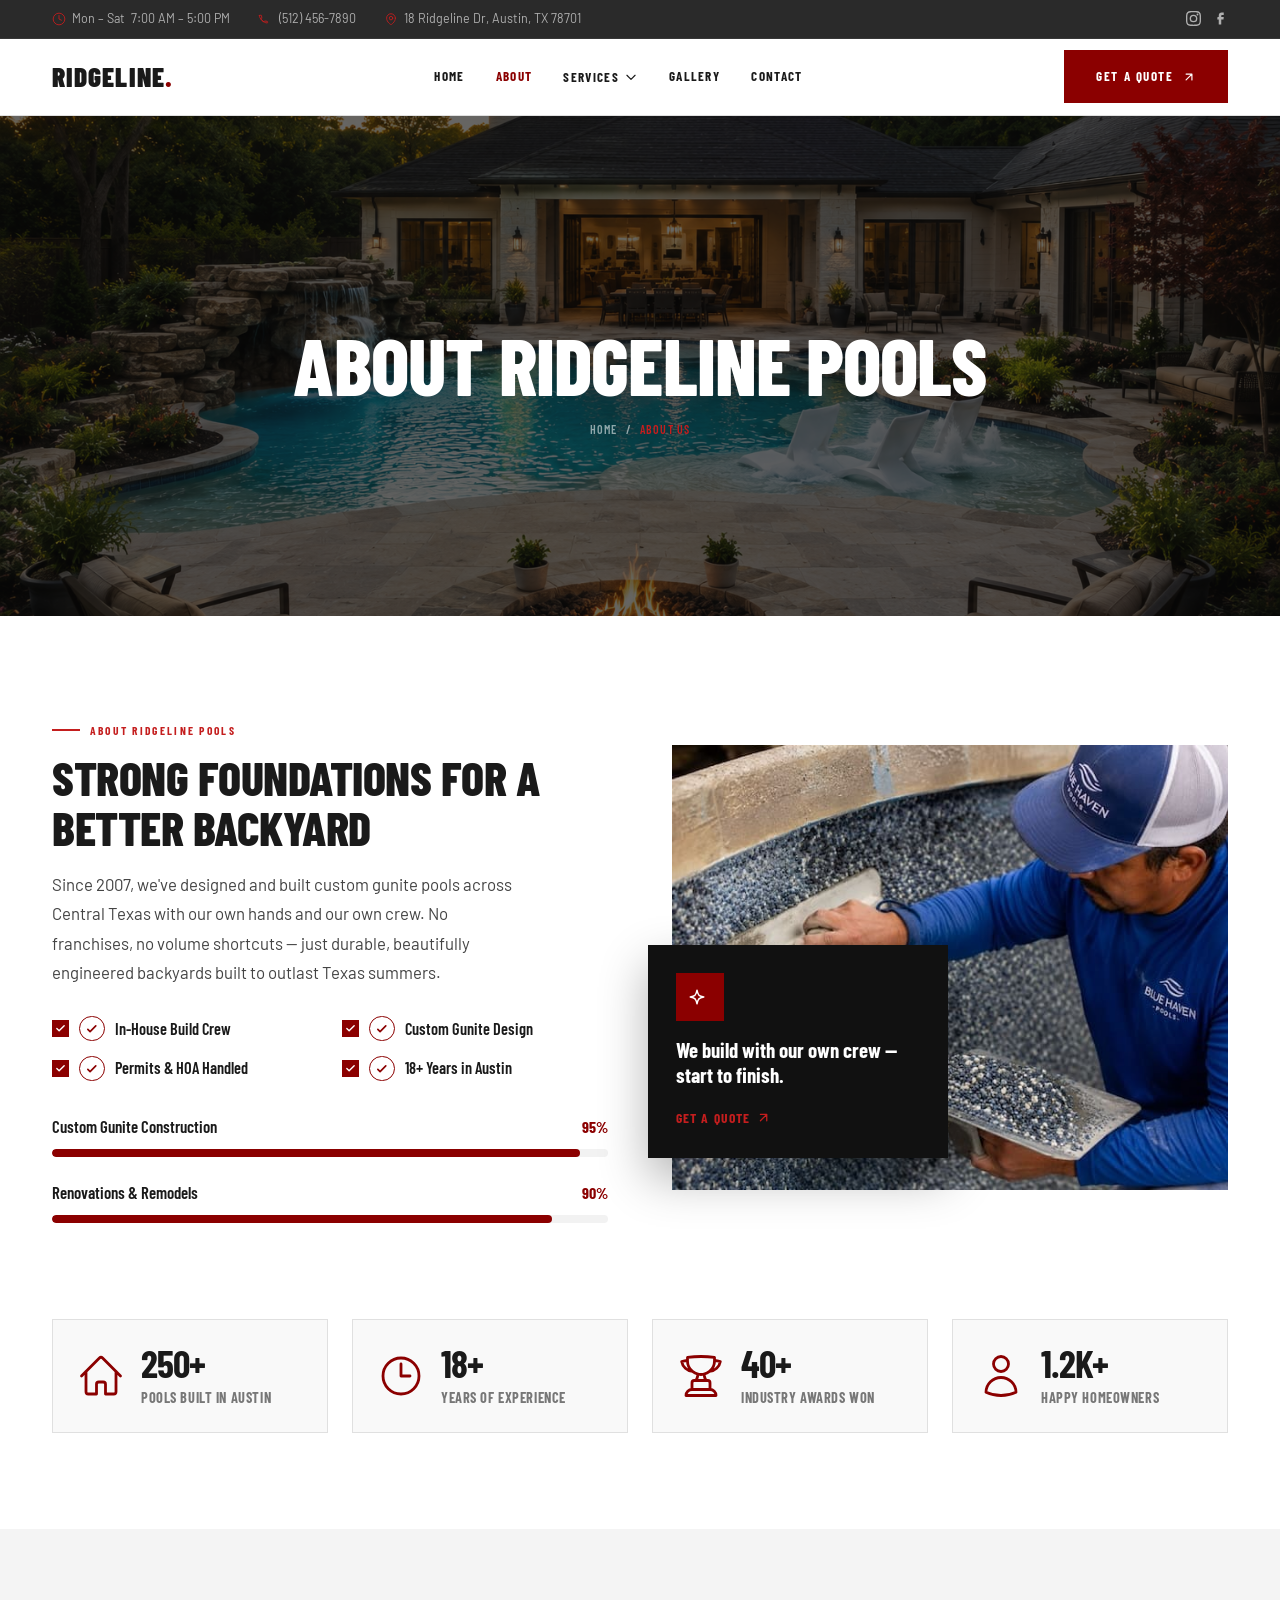
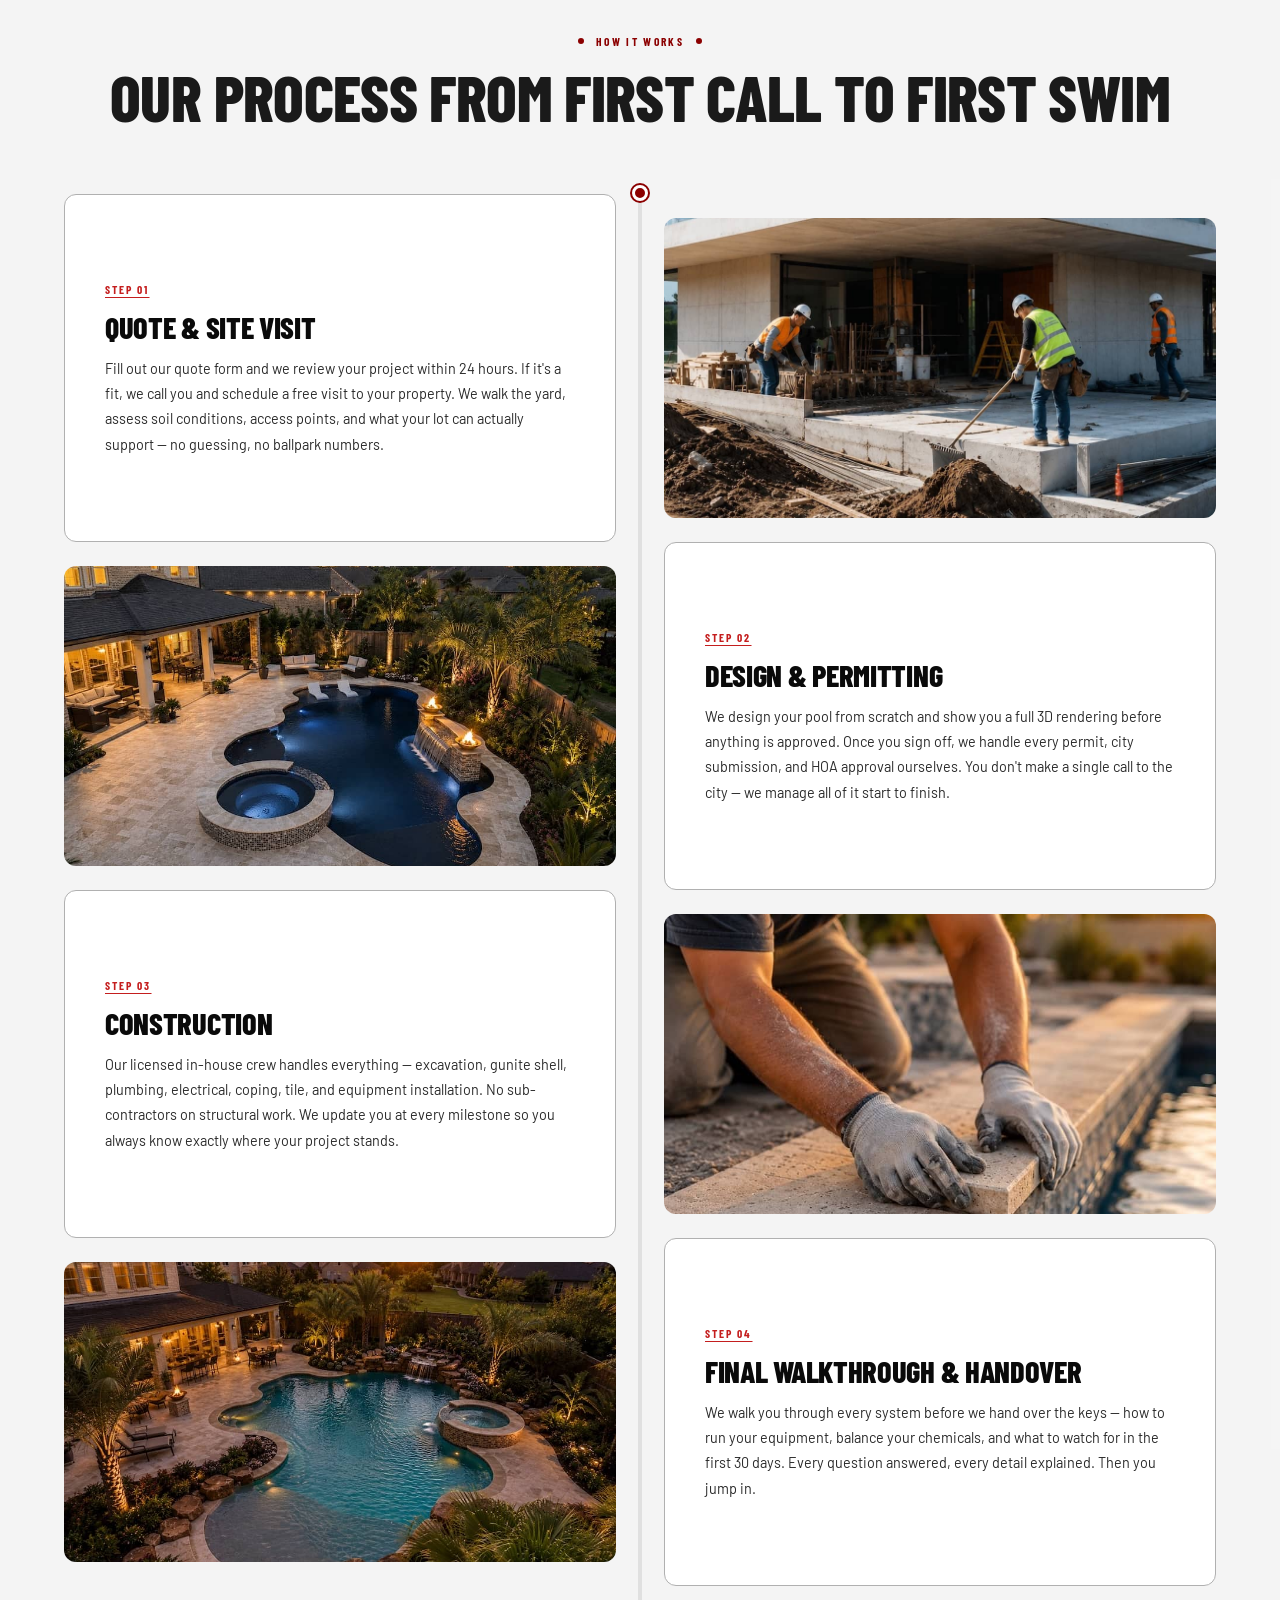
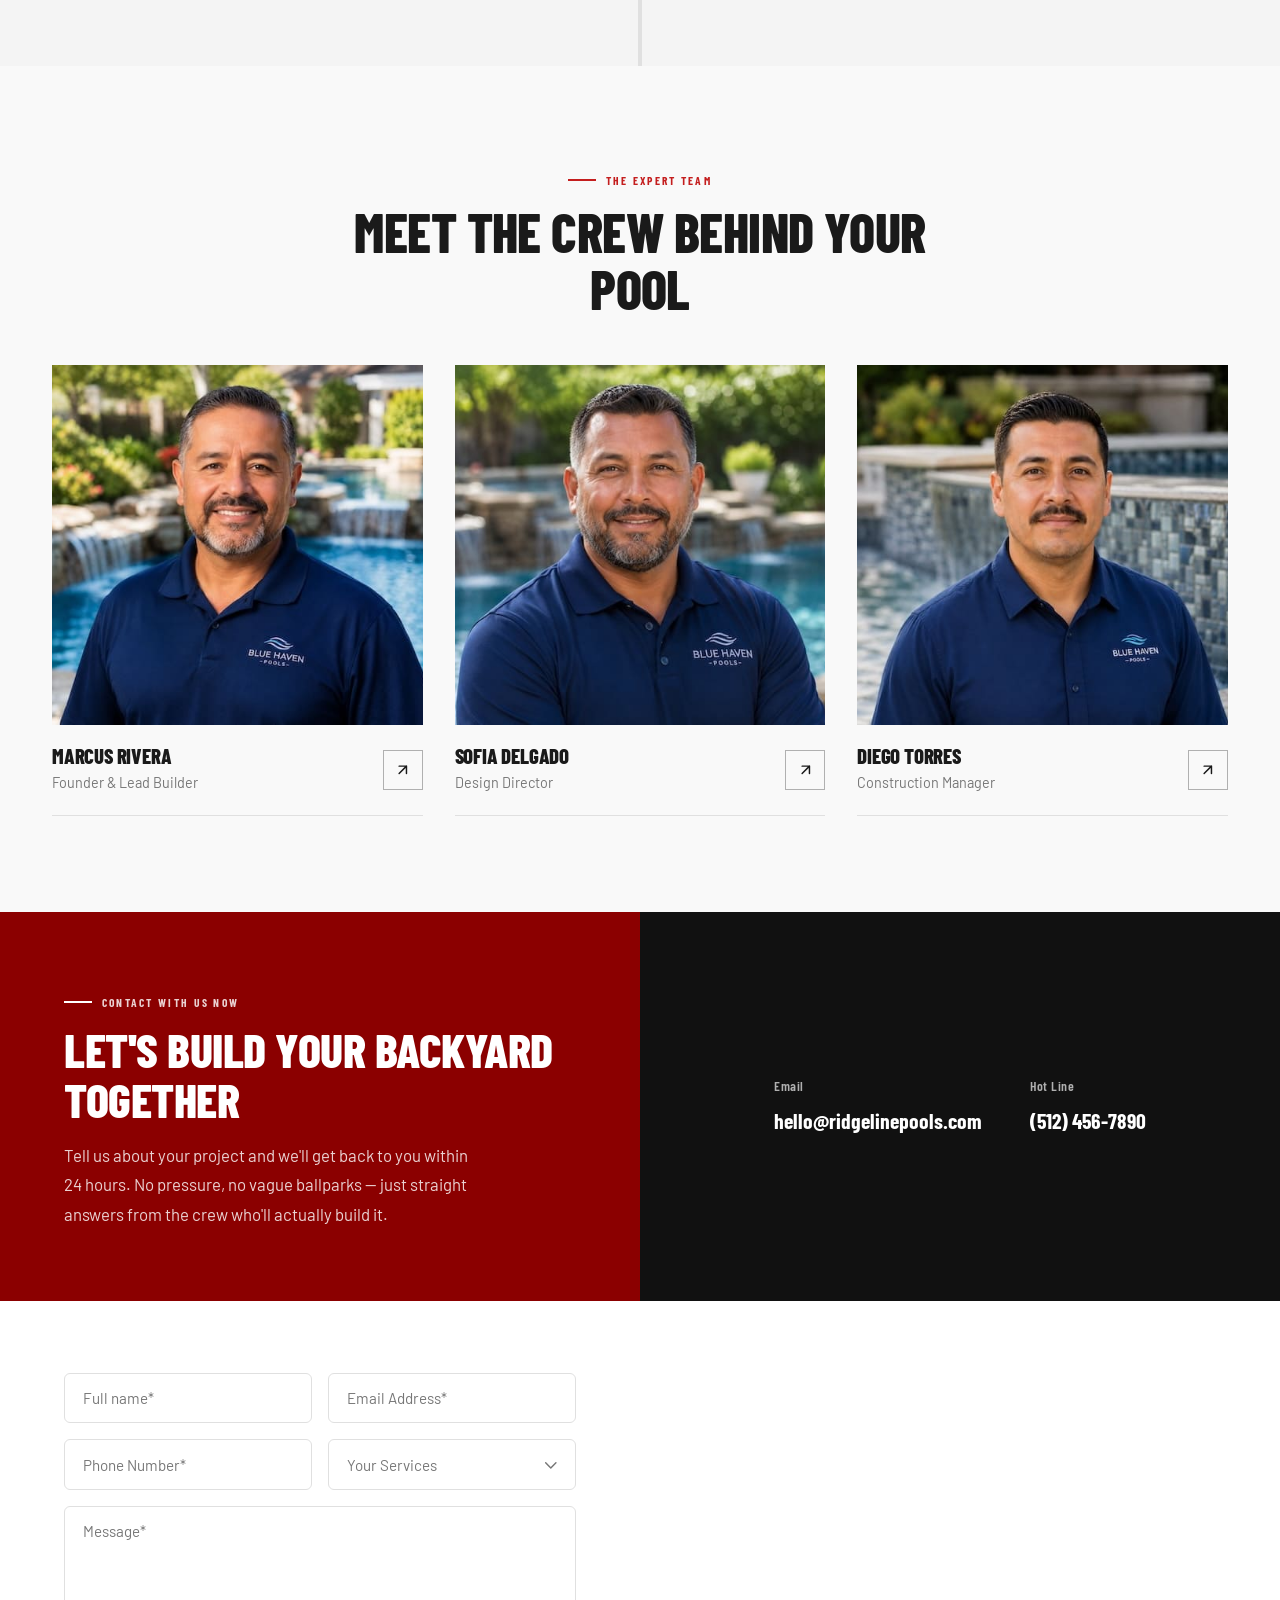
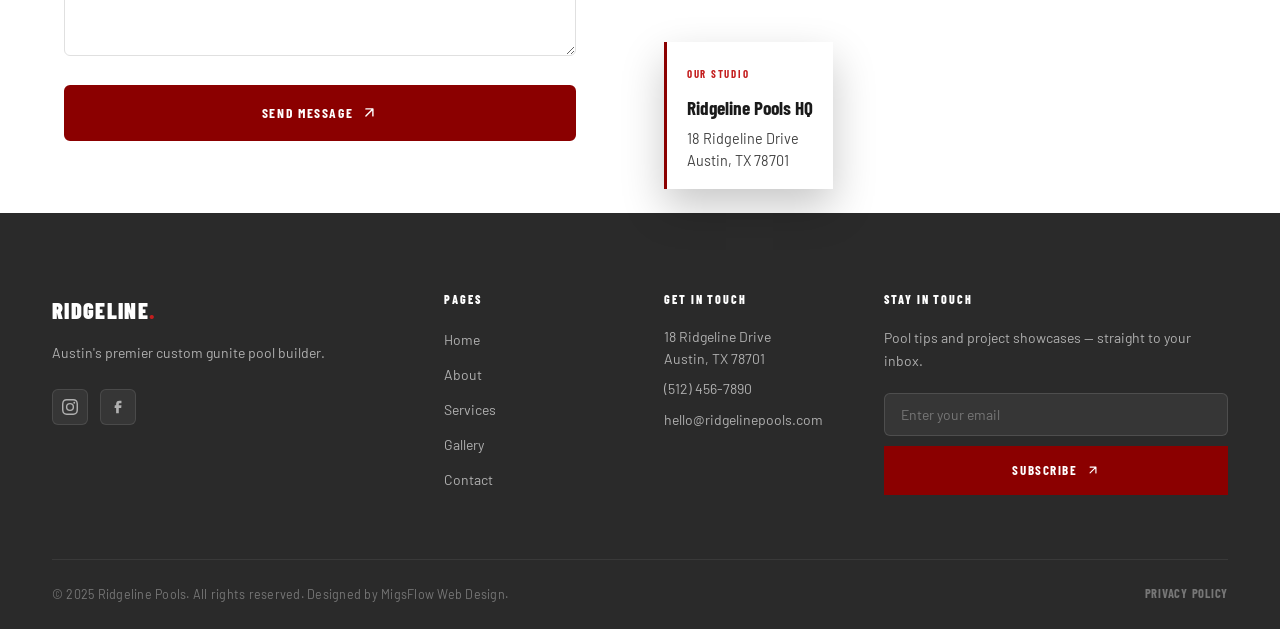
==== commit 54d415a4: "update" ====
--- a/html/about.html
+++ b/html/about.html
@@ -65,7 +65,7 @@
           </li>
 
           <li><a href="gallery.html">Gallery</a></li>
-          <li><a href="#contact">Contact</a></li>
+          <li><a href="contact.html">Contact</a></li>
 
         </ul>
       </nav>
@@ -115,7 +115,7 @@
           </li>
 
           <li><a href="gallery.html">Gallery</a></li>
-          <li><a href="#contact">Contact</a></li>
+          <li><a href="contact.html">Contact</a></li>
         </ul>
 
         <div class="nav-drawer-cta">
@@ -417,7 +417,7 @@
                 <h3>Marcus Rivera</h3>
                 <p class="about-team-role">Founder &amp; Lead Builder</p>
               </div>
-              <a href="#contact" class="about-team-link" aria-label="Contact Marcus Rivera">
+              <a href="contact.html" class="about-team-link" aria-label="Contact Marcus Rivera">
                 <svg xmlns="http://www.w3.org/2000/svg" fill="none" viewBox="0 0 24 24" stroke="currentColor"><path stroke-linecap="round" stroke-linejoin="round" stroke-width="2" d="M7 17L17 7M17 7H7M17 7v10"/></svg>
               </a>
             </div>
@@ -436,7 +436,7 @@
                 <h3>Sofia Delgado</h3>
                 <p class="about-team-role">Design Director</p>
               </div>
-              <a href="#contact" class="about-team-link" aria-label="Contact Sofia Delgado">
+              <a href="contact.html" class="about-team-link" aria-label="Contact Sofia Delgado">
                 <svg xmlns="http://www.w3.org/2000/svg" fill="none" viewBox="0 0 24 24" stroke="currentColor"><path stroke-linecap="round" stroke-linejoin="round" stroke-width="2" d="M7 17L17 7M17 7H7M17 7v10"/></svg>
               </a>
             </div>
@@ -455,7 +455,7 @@
                 <h3>Diego Torres</h3>
                 <p class="about-team-role">Construction Manager</p>
               </div>
-              <a href="#contact" class="about-team-link" aria-label="Contact Diego Torres">
+              <a href="contact.html" class="about-team-link" aria-label="Contact Diego Torres">
                 <svg xmlns="http://www.w3.org/2000/svg" fill="none" viewBox="0 0 24 24" stroke="currentColor"><path stroke-linecap="round" stroke-linejoin="round" stroke-width="2" d="M7 17L17 7M17 7H7M17 7v10"/></svg>
               </a>
             </div>
@@ -570,11 +570,11 @@
     <div class="container">
       <div class="footer-grid">
         <div class="footer-col footer-brand"><span class="footer-logo-text">RIDGELINE<span>.</span></span><p>Austin's premier custom gunite pool builder.</p><div class="footer-social"><a href="#" aria-label="Instagram"><svg xmlns="http://www.w3.org/2000/svg" viewBox="0 0 24 24" fill="currentColor"><path d="M12 2.163c3.204 0 3.584.012 4.85.07 3.252.148 4.771 1.691 4.919 4.919.058 1.265.069 1.645.069 4.849 0 3.205-.012 3.584-.069 4.849-.149 3.225-1.664 4.771-4.919 4.919-1.266.058-1.644.07-4.85.07-3.204 0-3.584-.012-4.849-.07-3.26-.149-4.771-1.699-4.919-4.92-.058-1.265-.07-1.644-.07-4.849 0-3.204.013-3.583.07-4.849.149-3.227 1.664-4.771 4.919-4.919 1.266-.057 1.645-.069 4.849-.069zM12 0C8.741 0 8.333.014 7.053.072 2.695.272.273 2.69.073 7.052.014 8.333 0 8.741 0 12c0 3.259.014 3.668.072 4.948.2 4.358 2.618 6.78 6.98 6.98C8.333 23.986 8.741 24 12 24c3.259 0 3.668-.014 4.948-.072 4.354-.2 6.782-2.618 6.979-6.98.059-1.28.073-1.689.073-4.948 0-3.259-.014-3.667-.072-4.947-.196-4.354-2.617-6.78-6.979-6.98C15.668.014 15.259 0 12 0zm0 5.838a6.162 6.162 0 100 12.324 6.162 6.162 0 000-12.324zM12 16a4 4 0 110-8 4 4 0 010 8zm6.406-11.845a1.44 1.44 0 100 2.881 1.44 1.44 0 000-2.881z"/></svg></a><a href="#" aria-label="Facebook"><svg xmlns="http://www.w3.org/2000/svg" viewBox="0 0 24 24" fill="currentColor"><path d="M9.198 21.5h4v-8.01h3.604l.396-3.98h-4V7.5a1 1 0 0 1 1-1h3v-4h-3a5 5 0 0 0-5 5v2.01h-2l-.396 3.98h2.396v8.01Z"/></svg></a></div></div>
-        <div class="footer-col footer-nav"><h4>Pages</h4><ul><li><a href="../index.html">Home</a></li><li><a href="about.html">About</a></li><li><a href="../index.html#services">Services</a></li><li><a href="gallery.html">Gallery</a></li><li><a href="#contact">Contact</a></li></ul></div>
+        <div class="footer-col footer-nav"><h4>Pages</h4><ul><li><a href="../index.html">Home</a></li><li><a href="about.html">About</a></li><li><a href="../index.html#services">Services</a></li><li><a href="gallery.html">Gallery</a></li><li><a href="contact.html">Contact</a></li></ul></div>
         <div class="footer-col footer-contact"><h4>Get In Touch</h4><address><p>18 Ridgeline Drive<br>Austin, TX 78701</p><a href="tel:+15124567890">(512) 456-7890</a><a href="mailto:hello@ridgelinepools.com">hello@ridgelinepools.com</a></address></div>
         <div class="footer-col footer-newsletter"><h4>Stay In Touch</h4><p>Pool tips and project showcases — straight to your inbox.</p><form class="footer-form" action="#" method="POST"><label for="footer-email-a" class="sr-only">Email</label><input type="email" id="footer-email-a" name="email" placeholder="Enter your email" autocomplete="email" required><button type="submit" class="btn-primary">Subscribe <svg class="btn-icon" xmlns="http://www.w3.org/2000/svg" fill="none" viewBox="0 0 24 24" stroke="currentColor"><path stroke-linecap="round" stroke-linejoin="round" stroke-width="2" d="M7 17L17 7M17 7H7M17 7v10"/></svg></button></form></div>
       </div>
-      <div class="footer-bottom"><p>&copy; 2025 Ridgeline Pools. All rights reserved. Designed by MigsFlow Web Design.</p></div>
+      <div class="footer-bottom"><p>&copy; 2025 Ridgeline Pools. All rights reserved. Designed by MigsFlow Web Design.</p><a href="privacy-policy.html" class="footer-privacy">Privacy Policy</a></div>
     </div>
   </footer>
 
--- a/global.css
+++ b/global.css
@@ -339,7 +339,19 @@
 /* ── Bottom bar ── */
 .footer-bottom {
   padding: 1.5rem 0;
+  display: flex;
+  flex-direction: column;
+  align-items: center;
+  gap: 0.6rem;
   text-align: center;
+}
+
+@media (min-width: 600px) {
+  .footer-bottom {
+    flex-direction: row;
+    justify-content: space-between;
+    text-align: left;
+  }
 }
 
 .footer-bottom p {
@@ -347,6 +359,18 @@
   color: var(--grey-400);
   letter-spacing: 0.02em;
 }
+
+.footer-privacy {
+  font-size: 0.78rem;
+  color: var(--grey-400);
+  letter-spacing: 0.06em;
+  text-transform: uppercase;
+  font-family: var(--font-display);
+  font-weight: 700;
+  white-space: nowrap;
+  transition: color var(--transition);
+}
+.footer-privacy:hover { color: var(--white); }
 
 /* ── Scroll to top button ── */
 .scroll-top-btn {
--- a/nav-hero.css
+++ b/nav-hero.css
@@ -538,9 +538,9 @@
   z-index: 1;
   background: linear-gradient(
     to right,
-    rgba(10,10,10,0.82) 0%,
-    rgba(10,10,10,0.55) 50%,
-    rgba(10,10,10,0.98) 100%
+    rgba(10,10,10,0.32) 0%,
+    rgba(10,10,10,0.35) 50%,
+    rgba(10,10,10,0.28) 100%
   );
 }
 
@@ -573,6 +573,7 @@
     align-items: flex-end;
     justify-content: space-between;
     gap: 3rem;
+    padding-top: 4rem;
   }
 }
 
@@ -2960,3 +2961,10 @@
 
 /* Offset in-page anchor jumps so the sticky navbar doesn't cover headings */
 #contact, #faq { scroll-margin-top: 90px; }
+
+.link {
+  color: var(--white);
+  font-weight: 700;
+  font-style: italic;
+  text-decoration: underline;
+}
